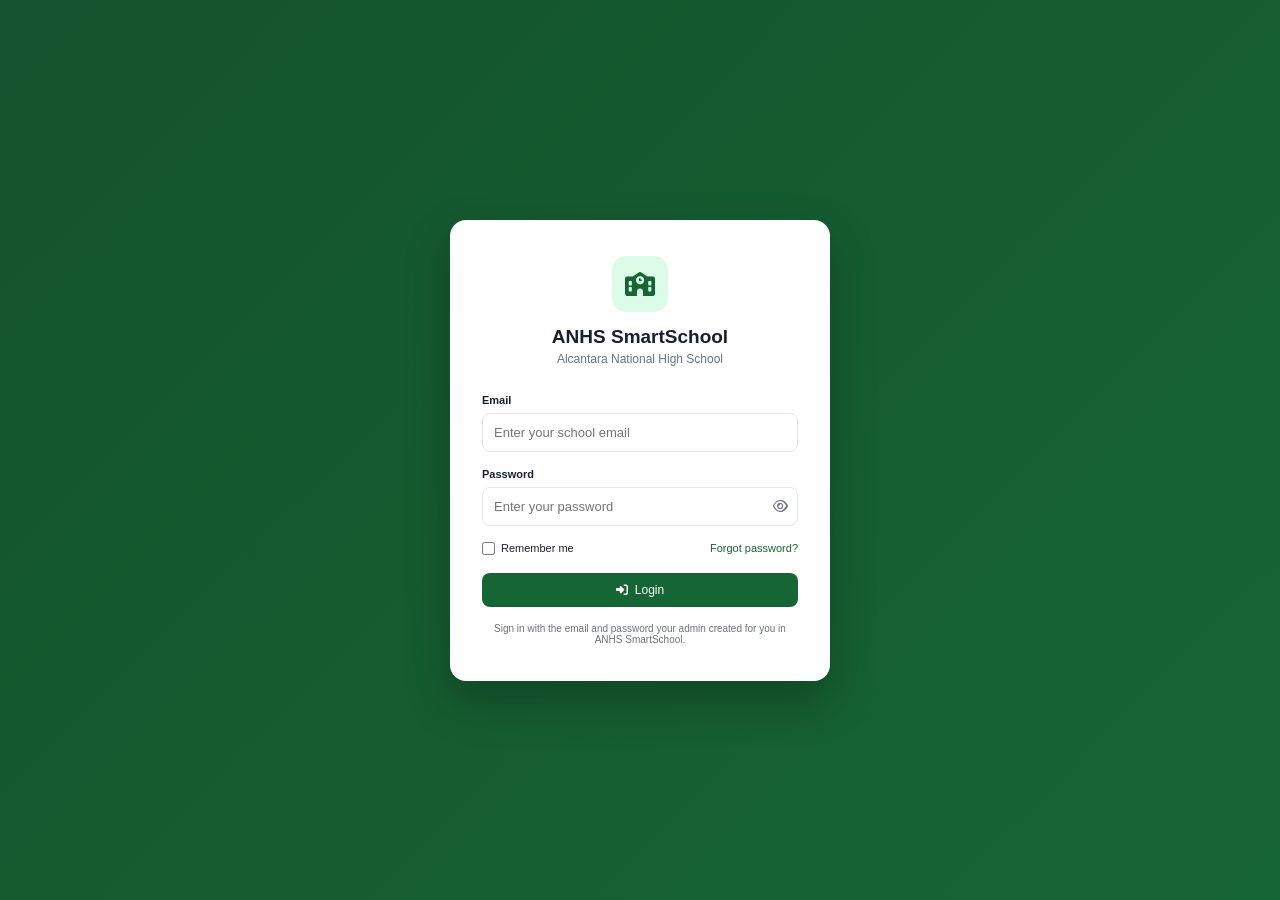
==== index.html @ e7aa22ea "Rename index (2).html to index.html" ====
<!DOCTYPE html>
<html lang="en">
<head>
    <meta charset="UTF-8">
    <meta name="viewport" content="width=device-width, initial-scale=1.0">

    <title>ANHS SmartSchool</title>

    <link rel="stylesheet" href="style.css">

    <!-- Icons -->
    <link
        rel="stylesheet"
        href="https://cdnjs.cloudflare.com/ajax/libs/font-awesome/6.5.2/css/all.min.css"
    >
</head>

<body>

<!-- ================= LOGIN PAGE ================= -->
<div class="login-page" id="loginPage">

    <div class="login-card">

        <div class="login-brand">

            <div class="brand-logo" id="loginBrandLogo" title="Click to change school logo">
                <i class="fa-solid fa-school"></i>
            </div>

            <h2>ANHS SmartSchool</h2>
            <p>Alcantara National High School</p>

        </div>

        <form id="loginForm">

            <label>
                Email
                <input
                    type="email"
                    id="loginUsername"
                    placeholder="Enter your school email"
                    autocomplete="username"
                    required
                >
            </label>

            <label>
                Password
                <div class="password-field">

                    <input
                        type="password"
                        id="loginPassword"
                        placeholder="Enter your password"
                        autocomplete="current-password"
                        required
                    >

                    <button
                        type="button"
                        class="toggle-password"
                        id="togglePassword"
                    >
                        <i class="fa-regular fa-eye"></i>
                    </button>

                </div>
            </label>

            <div class="login-options">

                <label class="checkbox-label">
                    <input type="checkbox" id="rememberMe">
                    Remember me
                </label>

                <a href="#" class="forgot-link">
                    Forgot password?
                </a>

            </div>

            <p class="login-error" id="loginError">
                Invalid username or password.
            </p>

            <button type="submit" class="primary-btn login-btn">
                <i class="fa-solid fa-right-to-bracket"></i>
                Login
            </button>

            <p class="login-hint">
                Sign in with the email and password your admin created for you in ANHS SmartSchool.
            </p>

        </form>

    </div>

</div>


<div class="app hidden" id="app">

    <!-- ================= SIDEBAR ================= -->
    <aside class="sidebar" id="sidebar">

        <div class="brand">
            <div class="brand-logo" id="sidebarBrandLogo" title="Click to change school logo">
                <i class="fa-solid fa-school"></i>
            </div>

            <div class="brand-text">
                <h2>ANHS</h2>
                <span>SmartSchool</span>
            </div>
        </div>

        <div class="school-name">
            Alcantara National High School
        </div>

        <nav class="navigation">

            <p class="menu-title">MAIN</p>

            <a href="#" class="nav-item active" data-page="dashboard">
                <i class="fa-solid fa-chart-pie"></i>
                <span>Dashboard</span>
            </a>

            <a href="#" class="nav-item" data-page="teachers" id="navTeachers">
                <i class="fa-solid fa-chalkboard-user"></i>
                <span>Teachers</span>
            </a>

            <a href="#" class="nav-item" data-page="submissiontracker" id="navSubmissionTracker">
                <i class="fa-solid fa-list-check"></i>
                <span>Submission Tracker</span>
            </a>

            <a href="#" class="nav-item" data-page="lessonplans">
                <i class="fa-solid fa-chalkboard"></i>
                <span>Lesson Plans / DLL</span>
            </a>

            <p class="menu-title">SYSTEM</p>

            <a href="#" class="nav-item" data-page="settings" id="navSettings">
                <i class="fa-solid fa-gear"></i>
                <span>Settings</span>
            </a>

        </nav>

        <div class="sidebar-footer">
            <div class="user-avatar" id="sidebarAvatar" title="Click to change profile picture">AD</div>

            <div class="user-info">
                <strong id="sidebarUserName">Administrator</strong>
                <span id="sidebarUserRole">School Admin</span>
            </div>

            <button type="button" class="change-password-btn" id="changePasswordBtn" title="Change password">
                <i class="fa-solid fa-key"></i>
            </button>

            <button class="logout-btn" title="Logout">
                <i class="fa-solid fa-right-from-bracket"></i>
            </button>
        </div>

    </aside>


    <!-- ================= MAIN AREA ================= -->
    <main class="main">

        <!-- TOPBAR -->
        <header class="topbar">

            <div class="topbar-left">

                <button class="menu-toggle" id="menuToggle">
                    <i class="fa-solid fa-bars"></i>
                </button>

                <div>
                    <h1 id="pageTitle">Dashboard</h1>
                    <p id="pageSubtitle">
                        Welcome back, Administrator!
                    </p>
                </div>

            </div>


            <div class="topbar-right">

                <div class="profile">

                    <div class="profile-avatar" id="topbarAvatar" title="Click to change profile picture">
                        AD
                    </div>

                    <div class="profile-details">
                        <strong id="topbarUserName">Administrator</strong>
                        <span id="topbarUserRole">School Admin</span>
                    </div>

                </div>

            </div>

        </header>


        <!-- ================= CONTENT ================= -->
        <section class="content">

            <!-- DASHBOARD -->
            <div class="page active-page" id="dashboard">

                <div class="welcome-card">

                    <div>
                        <span class="welcome-label">
                            ANHS SMARTSCHOOL
                        </span>

                        <h2>
                            One School. One System.
                        </h2>

                        <p>
                            Smarter management for Alcantara National High School.
                        </p>
                    </div>

                    <div class="welcome-icon">
                        <i class="fa-solid fa-school"></i>
                    </div>

                </div>


                <!-- STATISTICS -->
                <div class="stats-grid">

                    <div class="stat-card">

                        <div class="stat-icon teacher-icon">
                            <i class="fa-solid fa-chalkboard-user"></i>
                        </div>

                        <div>
                            <span>Teachers</span>
                            <h3 id="teacherCount">86</h3>
                            <small>
                                <i class="fa-solid fa-arrow-up"></i>
                                3 new this year
                            </small>
                        </div>

                    </div>

                    <div class="stat-card">

                        <div class="stat-icon class-icon">
                            <i class="fa-solid fa-chalkboard"></i>
                        </div>

                        <div>
                            <span>Lesson Plans</span>
                            <h3 id="lessonPlanCount">0</h3>
                            <small>
                                Encoded so far
                            </small>
                        </div>

                    </div>

                </div>


                <!-- WEEKLY COMPLIANCE -->
                <div class="compliance-section">
                    <div class="card compliance-card">
                        <div class="card-header compliance-header">
                            <div>
                                <h3>Weekly Compliance</h3>
                                <p id="complianceWeekLabel">Current week</p>
                            </div>
                            <span class="compliance-rate" id="overallComplianceRate">72%</span>
                        </div>

                        <div class="compliance-stats">
                            <div class="compliance-stat on-time">
                                <span>On Time</span>
                                <strong id="onTimeCount">62</strong>
                            </div>
                            <div class="compliance-stat late">
                                <span>Late</span>
                                <strong id="lateCount">14</strong>
                            </div>
                            <div class="compliance-stat missing">
                                <span>Missing</span>
                                <strong id="missingCount">10</strong>
                            </div>
                        </div>
                    </div>

                    <div class="card department-compliance-card">
                        <div class="card-header">
                            <div>
                                <h3>Compliance by Department</h3>
                                <p>Weekly submission rate</p>
                            </div>
                        </div>
                        <div id="departmentComplianceList" class="department-compliance-list"></div>
                    </div>
                </div>

                <!-- DASHBOARD GRID -->
                <div class="dashboard-grid">

                    <!-- QUICK ACTIONS -->
                    <div class="card">

                        <div class="card-header">

                            <div>
                                <h3>Quick Actions</h3>
                                <p>Frequently used functions</p>
                            </div>

                        </div>

                        <div class="quick-actions">

                            <button class="quick-action"
                                    data-page="teachers">

                                <i class="fa-solid fa-user-tie"></i>

                                <span>
                                    Add Teacher
                                </span>

                            </button>

                            <button class="quick-action"
                                    data-page="lessonplans">

                                <i class="fa-solid fa-chalkboard"></i>

                                <span>
                                    Lesson Plan
                                </span>

                            </button>

                        </div>

                    </div>

                </div>

            </div>

            <!-- TEACHERS -->
            <div class="page" id="teachers">

                <div class="page-header">

                    <div>
                        <h2>Teacher Management</h2>
                        <p>Manage faculty information and assignments.</p>
                    </div>

                    <button class="primary-btn" id="addTeacherBtn">
                        <i class="fa-solid fa-plus"></i>
                        Add Teacher
                    </button>

                </div>


                <!-- WEEKLY COMPLIANCE SNAPSHOT (row-per-teacher, includes non-submitters) -->
                <div class="card submission-tracker-card teacher-compliance-widget">

                    <div class="card-header tracker-header">
                        <div>
                            <h3>Weekly Compliance Snapshot</h3>
                            <p id="teacherWidgetWeekLabel">Who's on time this week</p>
                        </div>
                        <button type="button" class="outline-btn" data-page="submissiontracker">
                            <i class="fa-solid fa-list-check"></i>
                            Open Submission Tracker
                        </button>
                    </div>

                    <div class="tracker-summary-grid">
                        <div class="tracker-summary-card total">
                            <div class="tracker-summary-icon"><i class="fa-solid fa-users"></i></div>
                            <div><span>Total Teachers</span><strong id="teacherWidgetTotal">0</strong></div>
                        </div>
                        <div class="tracker-summary-card on-time">
                            <div class="tracker-summary-icon"><i class="fa-solid fa-circle-check"></i></div>
                            <div><span>On Time</span><strong id="teacherWidgetOnTime">0</strong></div>
                        </div>
                        <div class="tracker-summary-card late">
                            <div class="tracker-summary-icon"><i class="fa-solid fa-clock"></i></div>
                            <div><span>Late</span><strong id="teacherWidgetLate">0</strong></div>
                        </div>
                        <div class="tracker-summary-card missing">
                            <div class="tracker-summary-icon"><i class="fa-solid fa-circle-xmark"></i></div>
                            <div><span>Missing</span><strong id="teacherWidgetMissing">0</strong></div>
                        </div>
                    </div>

                    <p class="tracker-widget-note">
                        <i class="fa-solid fa-circle-info"></i>
                        One row per teacher — a teacher who hasn't submitted still counts as <b>Missing</b>, they're never just left out.
                    </p>

                </div>


                <div class="card">

                    <div class="table-tools">

                        <div class="search-box">
                            <i class="fa-solid fa-search"></i>
                            <input
                                type="text"
                                id="teacherSearch"
                                placeholder="Search teachers..."
                            >
                        </div>

                        <select id="teacherDepartmentFilter" class="outline-select">
                            <option value="all">All Departments</option>
                            <option value="Academic">Academic</option>
                            <option value="TechPro">TechPro</option>
                        </select>

                    </div>


                    <div class="table-container">

                        <table id="teacherTable">

                            <thead>
                                <tr>
                                    <th>Name</th>
                                    <th>Sex</th>
                                    <th>Age</th>
                                    <th>Department</th>
                                    <th>Position</th>
                                    <th>Years in Service</th>
                                    <th>Post-Graduate Status</th>
                                    <th>Action</th>
                                </tr>
                            </thead>

                            <tbody>

                            <!-- Rows are rendered live from Supabase by renderTeacherTable() in script.js -->

                            </tbody>

                        </table>

                    </div>

                </div>

            </div>


            <!-- SUBMISSION TRACKER -->
            <div class="page" id="submissiontracker">

                <div class="page-header">
                    <div>
                        <h2>Submission Tracker</h2>
                        <p>See every teacher's weekly lesson-plan compliance — including teachers who have not submitted.</p>
                    </div>
                </div>

                <div class="tracker-alert">
                    <div class="tracker-alert-icon">
                        <i class="fa-solid fa-circle-info"></i>
                    </div>
                    <div>
                        <strong>Teacher-based monitoring</strong>
                        <p>This view uses one row per teacher, not one row per submitted file. A teacher with no submission is automatically shown as <b>Missing</b>.</p>
                    </div>
                </div>

                <div class="tracker-summary-grid">
                    <div class="tracker-summary-card total">
                        <div class="tracker-summary-icon"><i class="fa-solid fa-users"></i></div>
                        <div><span>Total Teachers</span><strong id="trackerTotalTeachers">0</strong></div>
                    </div>
                    <div class="tracker-summary-card on-time">
                        <div class="tracker-summary-icon"><i class="fa-solid fa-circle-check"></i></div>
                        <div><span>On Time</span><strong id="trackerOnTime">0</strong></div>
                    </div>
                    <div class="tracker-summary-card late">
                        <div class="tracker-summary-icon"><i class="fa-solid fa-clock"></i></div>
                        <div><span>Late</span><strong id="trackerLate">0</strong></div>
                    </div>
                    <div class="tracker-summary-card missing">
                        <div class="tracker-summary-icon"><i class="fa-solid fa-circle-xmark"></i></div>
                        <div><span>Missing</span><strong id="trackerMissing">0</strong></div>
                    </div>
                </div>

                <div class="card submission-tracker-card">

                    <div class="card-header tracker-header">
                        <div>
                            <h3>Weekly Teacher Compliance</h3>
                            <p id="trackerWeekLabel">Current week</p>
                        </div>
                        <div class="tracker-header-badge">
                            <i class="fa-solid fa-user-check"></i>
                            <span>One row per teacher</span>
                        </div>
                    </div>

                    <div class="table-tools tracker-tools">
                        <div class="search-box">
                            <i class="fa-solid fa-search"></i>
                            <input type="text" id="trackerSearch" placeholder="Search teacher...">
                        </div>

                        <select id="trackerWeekFilter" class="outline-select">
                            <option value="current">Current Week</option>
                            <option value="previous">Previous Week</option>
                        </select>

                        <select id="trackerTermFilter" class="outline-select">
                            <option value="all">All Terms</option>
                            <option value="Term 1">Term 1</option>
                            <option value="Term 2">Term 2</option>
                            <option value="Term 3">Term 3</option>
                        </select>
                    </div>

                    <div class="table-container">
                        <table id="submissionTrackerTable">
                            <thead>
                                <tr>
                                    <th>Teacher</th>
                                    <th>Department</th>
                                    <th>Term / Week</th>
                                    <th>Due Date</th>
                                    <th>Submitted</th>
                                    <th>Compliance</th>
                                    <th>Rate</th>
                                </tr>
                            </thead>
                            <tbody id="submissionTrackerBody"></tbody>
                        </table>
                    </div>

                    <div class="tracker-empty-note">
                        <i class="fa-solid fa-shield-check"></i>
                        <span><strong>Important:</strong> Missing teachers remain visible because the tracker starts from the complete Teachers list and then checks lesson-plan submissions.</span>
                    </div>
                </div>

            </div>

            <!-- LESSON PLANS / DAILY LESSON LOG -->
            <div class="page" id="lessonplans">

                <div class="page-header">

                    <div>
                        <h2>Lesson Plans / Daily Lesson Log</h2>
                        <p>Prepare and track teachers' daily lesson logs (DLL) and lesson plans.</p>
                    </div>

                    <button class="primary-btn" id="addLessonPlanBtn">
                        <i class="fa-solid fa-plus"></i>
                        Add Lesson Plan
                    </button>

                </div>


                <div class="card">

                    <div class="table-tools">

                        <div class="search-box">
                            <i class="fa-solid fa-search"></i>
                            <input
                                type="text"
                                id="lessonPlanSearch"
                                placeholder="Search lesson plans..."
                            >
                        </div>

                        <button class="outline-btn">
                            <i class="fa-solid fa-filter"></i>
                            Filter
                        </button>

                    </div>


                    <div class="table-container">

                        <table id="lessonPlanTable">

                            <thead>
                                <tr>
                                    <th>Date</th>
                                    <th>Teacher</th>
                                    <th>Department</th>
                                    <th>Subject / Learning Area</th>
                                    <th>Grade & Section</th>
                                    <th>Term</th>
                                    <th>Week</th>
                                    <th>Due Date</th>
                                    <th>Lesson Plan File</th>
                                    <th>Status</th>
                                    <th>Action</th>
                                </tr>
                            </thead>

                            <tbody>

                            <!-- Rows are rendered live from Supabase by renderLessonPlanTable() in script.js -->

                            </tbody>

                        </table>

                    </div>

                </div>

            </div>

            <!-- SETTINGS -->
            <div class="page" id="settings">

                <div class="page-header">

                    <div>
                        <h2>System Settings</h2>
                        <p>Configure ANHS SmartSchool.</p>
                    </div>

                </div>

                <div class="card settings-card">

                    <label>
                        School Name
                        <input
                            type="text"
                            value="Alcantara National High School"
                        >
                    </label>

                    <label>
                        System Name
                        <input
                            type="text"
                            value="ANHS SmartSchool"
                        >
                    </label>

                    <label>
                        School Year
                        <input
                            type="text"
                            id="schoolYearSetting"
                            value="2026-2027"
                        >
                    </label>

                    <div class="settings-section-divider"></div>

                    <div class="settings-section-title">Lesson Plan Deadline</div>
                    <p class="form-help settings-description">Set the default weekly deadline used for new lesson-plan cycles. You can choose any day from Monday to Friday and the exact submission time.</p>

                    <div class="settings-deadline-grid">
                        <label>
                            Deadline Day
                            <select id="deadlineDaySetting">
                                <option value="1">Monday</option>
                                <option value="2">Tuesday</option>
                                <option value="3">Wednesday</option>
                                <option value="4">Thursday</option>
                                <option value="5" selected>Friday</option>
                            </select>
                        </label>

                        <label>
                            Deadline Time
                            <input type="time" id="deadlineTimeSetting" value="17:00">
                        </label>
                    </div>

                    <div class="settings-deadline-preview" id="deadlinePreview">Default weekly deadline: Friday, 5:00 PM</div>

                    <button class="primary-btn" id="saveSettingsBtn" type="button">
                        Save Settings
                    </button>

                </div>

            </div>

        </section>

    </main>

</div>

<!-- ================= LESSON PLAN PREVIEW / REVIEW MODAL ================= -->
<div class="modal" id="lessonPreviewModal">
    <div class="modal-content lesson-preview-modal">
        <div class="modal-header">
            <div>
                <h2>Lesson Plan / DLL Preview</h2>
                <p>Review the uploaded file and confirm who will check it.</p>
            </div>
            <button class="close-modal" id="closeLessonPreviewModal" type="button">
                <i class="fa-solid fa-xmark"></i>
            </button>
        </div>
        <div class="preview-summary">
            <div><span>Teacher</span><strong id="previewTeacher">—</strong></div>
            <div><span>Subject</span><strong id="previewSubject">—</strong></div>
            <div><span>Grade & Section</span><strong id="previewSection">—</strong></div>
            <div><span>Term / Week</span><strong id="previewTermWeek">—</strong></div>
            <div><span>Submission Status</span><strong id="previewStatus">—</strong></div>
            <div><span>Reviewer</span><strong id="previewReviewer">—</strong></div>
        </div>
        <div class="file-preview-panel" id="filePreviewPanel">
            <i class="fa-solid fa-file-lines"></i>
            <strong id="previewFileName">No file</strong>
            <p id="previewFileMessage">The uploaded document will appear here when a browser preview is available.</p>
            <iframe id="lessonFileFrame" title="Lesson plan file preview" hidden></iframe>
        </div>
        <div class="review-routing">
            <label>
                Checked by
                <select id="previewReviewerSelect">
                    <option value="admin">Admin / School Administrator</option>
                    <option value="department-head">Department Head</option>
                </select>
            </label>
            <button type="button" class="primary-btn" id="saveReviewerBtn">
                <i class="fa-solid fa-user-check"></i>
                Assign Checker
            </button>
        </div>
        <div class="modal-actions">
            <button type="button" class="outline-btn" id="closePreviewBtn">Close</button>
        </div>
    </div>
</div>

<!-- ================= LESSON PLAN MODAL ================= -->

<div class="modal" id="lessonPlanModal">

    <div class="modal-content">

        <div class="modal-header">

            <div>
                <h2>Add Lesson Plan</h2>
                <p>Enter daily lesson log (DLL) details.</p>
            </div>

            <button class="close-modal" id="closeLessonPlanModal">
                <i class="fa-solid fa-xmark"></i>
            </button>

        </div>

        <form id="lessonPlanForm">

            <div class="form-grid">

                <label>
                    Date
                    <input
                        type="date"
                        id="newLessonDate"
                        required
                    >
                </label>

                <label>
                    Term
                    <select id="newLessonTerm" required>
                        <option value="" disabled selected>Select term</option>
                        <option>Term 1</option>
                        <option>Term 2</option>
                        <option>Term 3</option>
                    </select>
                </label>

                <label>
                    Week
                    <select id="newLessonWeek" required></select>
                </label>

                <label>
                    Due Date & Time
                    <input
                        type="datetime-local"
                        id="newLessonDueDate"
                        required
                    >
                    <small class="form-help" id="dueDateHelp">Weekly deadline: Friday, 5:00 PM</small>
                </label>

                <label>
                    Teacher Name
                    <select id="newLessonTeacher" required>
                        <!-- Options are rebuilt live from the Teachers roster by populateLessonTeacherOptions() in script.js -->
                        <option value="" disabled selected>Select teacher</option>
                    </select>
                </label>

                <label>
                    Department
                    <select id="newLessonDepartment" disabled>
                        <option value="" selected>—</option>
                        <option value="Academic">Academic</option>
                        <option value="TechPro">TechPro</option>
                    </select>
                </label>

                <label>
                    Subject / Learning Area
                    <select id="newLessonSubject" required>
                        <option value="" disabled selected>Select learning area</option>
                        <option>General Mathematics</option>
                        <option>English</option>
                        <option>Science</option>
                        <option>Filipino</option>
                        <option>Araling Panlipunan</option>
                        <option>MAPEH</option>
                        <option>Technology and Livelihood Education (TLE)</option>
                        <option>Edukasyon sa Pagpapakatao (EsP)</option>
                        <option>Statistics and Probability</option>
                        <option>Practical Research</option>
                        <option>Empowerment Technologies</option>
                        <option>Physical Education and Health</option>
                    </select>
                </label>

                <label class="full-width dropdown-field">
                    Grade & Section
                    <div class="multi-select" id="gradeSectionSelect">

                        <button
                            type="button"
                            class="multi-select-toggle"
                            id="gradeSectionToggle"
                        >
                            <span id="gradeSectionToggleText">
                                Select grade & section
                            </span>
                            <i class="fa-solid fa-chevron-down"></i>
                        </button>

                        <div class="multi-select-panel" id="gradeSectionPanel">

                            <div class="multi-select-group">
                                <p class="multi-select-group-title">Grade 7</p>
                                <label class="multi-select-option">
                                    <input type="checkbox" value="Grade 7 - Rizal">
                                    Grade 7 - Rizal
                                </label>
                                <label class="multi-select-option">
                                    <input type="checkbox" value="Grade 7 - Bonifacio">
                                    Grade 7 - Bonifacio
                                </label>
                            </div>

                            <div class="multi-select-group">
                                <p class="multi-select-group-title">Grade 8</p>
                                <label class="multi-select-option">
                                    <input type="checkbox" value="Grade 8 - Mabini">
                                    Grade 8 - Mabini
                                </label>
                                <label class="multi-select-option">
                                    <input type="checkbox" value="Grade 8 - Aguinaldo">
                                    Grade 8 - Aguinaldo
                                </label>
                            </div>

                            <div class="multi-select-group">
                                <p class="multi-select-group-title">Grade 9</p>
                                <label class="multi-select-option">
                                    <input type="checkbox" value="Grade 9 - Luna">
                                    Grade 9 - Luna
                                </label>
                                <label class="multi-select-option">
                                    <input type="checkbox" value="Grade 9 - Del Pilar">
                                    Grade 9 - Del Pilar
                                </label>
                            </div>

                            <div class="multi-select-group">
                                <p class="multi-select-group-title">Grade 10</p>
                                <label class="multi-select-option">
                                    <input type="checkbox" value="Grade 10 - Rizal">
                                    Grade 10 - Rizal
                                </label>
                                <label class="multi-select-option">
                                    <input type="checkbox" value="Grade 10 - Bonifacio">
                                    Grade 10 - Bonifacio
                                </label>
                            </div>

                            <div class="multi-select-group">
                                <p class="multi-select-group-title">Grade 11</p>
                                <label class="multi-select-option">
                                    <input type="checkbox" value="Grade 11 - STEM A">
                                    Grade 11 - STEM A
                                </label>
                                <label class="multi-select-option">
                                    <input type="checkbox" value="Grade 11 - ABM A">
                                    Grade 11 - ABM A
                                </label>
                                <label class="multi-select-option">
                                    <input type="checkbox" value="Grade 11 - HUMSS A">
                                    Grade 11 - HUMSS A
                                </label>
                            </div>

                            <div class="multi-select-group">
                                <p class="multi-select-group-title">Grade 12</p>
                                <label class="multi-select-option">
                                    <input type="checkbox" value="Grade 12 - STEM A">
                                    Grade 12 - STEM A
                                </label>
                                <label class="multi-select-option">
                                    <input type="checkbox" value="Grade 12 - ABM A">
                                    Grade 12 - ABM A
                                </label>
                            </div>

                        </div>

                    </div>
                    <small class="field-error" id="gradeSectionError">
                        Please select at least one grade & section.
                    </small>
                </label>

                <label class="full-width">
                    Upload Lesson Plan
                    <div class="file-upload" id="lessonFileUpload">

                        <input
                            type="file"
                            id="newLessonFile"
                            accept=".pdf,.doc,.docx,.ppt,.pptx"
                            hidden
                        >

                        <div class="file-upload-dropzone" id="lessonFileDropzone">
                            <i class="fa-solid fa-cloud-arrow-up"></i>
                            <p><strong>Click to upload</strong> or drag and drop</p>
                            <span>PDF, DOC, DOCX, PPT or PPTX (max 10MB)</span>
                        </div>

                        <div class="file-upload-preview" id="lessonFilePreview">
                            <i class="fa-solid fa-file-lines"></i>
                            <div class="file-upload-info">
                                <p id="lessonFileName"></p>
                                <span id="lessonFileSize"></span>
                            </div>
                            <button
                                type="button"
                                class="file-upload-remove"
                                id="lessonFileRemove"
                            >
                                <i class="fa-solid fa-xmark"></i>
                            </button>
                        </div>

                    </div>
                    <small class="field-error" id="lessonFileError">
                        Please upload a lesson plan file before saving.
                    </small>
                </label>

            </div>

            <div class="modal-actions">

                <button
                    type="button"
                    class="outline-btn"
                    id="cancelLessonPlanModal"
                >
                    Cancel
                </button>

                <button
                    type="submit"
                    class="primary-btn"
                >
                    Save Lesson Plan
                </button>

            </div>

        </form>

    </div>

</div>


<!-- ================= TEACHER MODAL ================= -->

<!-- ================= CHANGE PASSWORD MODAL ================= -->
<style>
    .change-password-btn { border: none; background: transparent; color: var(--muted); cursor: pointer; margin-right: 6px; }
    .change-password-btn:hover { color: var(--primary, #1b5e20); }
    #passwordModal .login-error { margin-top: 10px; }

    /* Let tall pop-up forms (Add Lesson Plan, etc.) scroll on phones,
       so the upload area and Save button can always be reached. */
    .modal {
        align-items: flex-start;
        overflow-y: auto;
        -webkit-overflow-scrolling: touch;
        overscroll-behavior: contain;
    }
    .modal-content {
        margin: auto;
    }
    @media (max-width: 640px) {
        .modal { padding: 10px; padding-bottom: 40px; }
        .modal-content { padding: 18px; }
    }
</style>
<div class="modal" id="passwordModal">

    <div class="modal-content" style="max-width:440px">

        <div class="modal-header">

            <div>
                <h2 id="passwordModalTitle">Change Password</h2>
                <p id="passwordModalHint">Choose a new password for your account.</p>
            </div>

            <button type="button" class="close-modal" id="closePasswordModal">
                <i class="fa-solid fa-xmark"></i>
            </button>

        </div>

        <form id="passwordForm">

            <div class="form-grid">

                <label class="full-width">
                    New password
                    <input type="password" id="newPassword" autocomplete="new-password" minlength="8" placeholder="At least 8 characters" required>
                </label>

                <label class="full-width">
                    Confirm new password
                    <input type="password" id="confirmPassword" autocomplete="new-password" minlength="8" placeholder="Type it again" required>
                </label>

            </div>

            <p class="login-error" id="passwordError"></p>

            <div class="modal-actions">

                <button type="button" class="outline-btn" id="cancelPasswordModal">Cancel</button>

                <button type="submit" class="primary-btn" id="savePasswordBtn">Save Password</button>

            </div>

        </form>

    </div>

</div>

<div class="modal" id="teacherModal">

    <div class="modal-content">

        <div class="modal-header">

            <div>
                <h2>Add Teacher</h2>
                <p>Enter faculty information.</p>
            </div>

            <button class="close-modal" id="closeTeacherModal">
                <i class="fa-solid fa-xmark"></i>
            </button>

        </div>

        <form id="teacherForm">

            <div class="form-grid">

                <label class="full-width">
                    Full Name
                    <input
                        type="text"
                        id="newTeacherName"
                        placeholder="Juan Dela Cruz"
                        required
                    >
                </label>

                <label>
                    Sex
                    <select id="newTeacherSex">
                        <option>Male</option>
                        <option>Female</option>
                    </select>
                </label>

                <label>
                    Age
                    <input
                        type="number"
                        id="newTeacherAge"
                        placeholder="e.g. 32"
                        min="18"
                        max="75"
                        required
                    >
                </label>

                <label class="full-width">
                    Address
                    <input
                        type="text"
                        id="newTeacherAddress"
                        placeholder="Complete address"
                        required
                    >
                </label>

                <label>
                    Department
                    <select id="newTeacherDepartment">
                        <option value="Academic">Academic</option>
                        <option value="TechPro">TechPro</option>
                    </select>
                </label>

                <label>
                    Position
                    <select id="newTeacherPosition" required>
                        <option value="" disabled selected>Select position</option>
                        <option value="TI">TI</option>
                        <option value="TII">TII</option>
                        <option value="TIII">TIII</option>
                        <option value="TIV">TIV</option>
                        <option value="TV">TV</option>
                        <option value="TVI">TVI</option>
                        <option value="TVII">TVII</option>
                        <option value="MTI">MTI</option>
                        <option value="MTII">MTII</option>
                        <option value="MTIII">MTIII</option>
                        <option value="MTIV">MTIV</option>
                        <option value="MTV">MTV</option>
                        <option value="HTI">HTI</option>
                        <option value="HTII">HTII</option>
                        <option value="HTIII">HTIII</option>
                        <option value="HTIV">HTIV</option>
                        <option value="HTV">HTV</option>
                        <option value="PRINCIPAL I">PRINCIPAL I</option>
                        <option value="PRINCIPAL II">PRINCIPAL II</option>
                        <option value="PRINCIPAL III">PRINCIPAL III</option>
                        <option value="PRINCIPAL IV">PRINCIPAL IV</option>
                    </select>
                </label>

                <label>
                    Years in Service
                    <input
                        type="number"
                        id="newTeacherYears"
                        placeholder="e.g. 5"
                        min="0"
                        max="50"
                        required
                    >
                </label>

                <label>
                    Post-Graduate Status
                    <select id="newTeacherPostGrad">
                        <option>None</option>
                        <option>With MA Units</option>
                        <option>MA Graduate</option>
                        <option>With Doctorate Units</option>
                        <option>Doctorate Graduate</option>
                    </select>
                </label>

            </div>

            <div class="modal-actions">

                <button
                    type="button"
                    class="outline-btn"
                    id="cancelTeacherModal"
                >
                    Cancel
                </button>

                <button
                    type="submit"
                    class="primary-btn"
                >
                    Save Teacher
                </button>

            </div>

        </form>

    </div>

</div>

<!-- Hidden file inputs used to change the profile picture / school logo -->
<input type="file" id="avatarUploadInput" accept="image/*" style="display:none">
<input type="file" id="logoUploadInput" accept="image/*" style="display:none">

<script>
/* Debug banner: shows any JavaScript error on screen (remove when login works) */
(function(){
  function show(msg){
    var d=document.getElementById("dbgErr");
    if(!d){d=document.createElement("div");d.id="dbgErr";
      d.style.cssText="position:fixed;top:0;left:0;right:0;z-index:99999;background:#b00020;color:#fff;font:14px/1.4 monospace;padding:8px 12px;white-space:pre-wrap;word-break:break-word";
      (document.body||document.documentElement).appendChild(d);}
    d.textContent+= msg+"\n";
  }
  window.addEventListener("error",function(e){show("ERROR: "+e.message+(e.filename?" ("+e.filename.split("/").pop()+":"+e.lineno+")":""));});
  window.addEventListener("unhandledrejection",function(e){show("PROMISE ERROR: "+(e.reason&&e.reason.message?e.reason.message:e.reason));});
})();
</script>
<!-- Supabase browser SDK -->
<script src="supabase.js?v=3"></script>
<script src="supabase-config.js?v=3"></script>

<script src="script.js?v=3"></script>

</body>
</html>
---- style.css ----
/* ==============================
   ANHS SMARTSCHOOL
   RESPONSIVE CSS
================================= */

* {
    margin: 0;
    padding: 0;
    box-sizing: border-box;
}

:root {
    --primary: #166534;
    --primary-dark: #14532d;
    --primary-light: #dcfce7;

    --secondary: #f59e0b;

    --background: #f5f7fb;
    --white: #ffffff;

    --text: #172033;
    --muted: #6b7280;

    --border: #e5e7eb;

    --danger: #dc2626;

    --sidebar-width: 270px;
}

body {
    font-family:
        Inter,
        "Segoe UI",
        Arial,
        sans-serif;

    background: var(--background);
    color: var(--text);
}


/* ==============================
   APP
================================= */

.app {
    min-height: 100vh;
}

.hidden {
    display: none !important;
}

.review-status-badge {
    display: inline-flex;
    align-items: center;
    gap: 6px;

    padding: 5px 10px;

    border-radius: 20px;

    font-size: 12px;
    font-weight: 600;

    background: #eef2ff;
    color: #4338ca;
    white-space: nowrap;
}

.teacher-compliance-widget {
    margin-bottom: 20px;
}

.tracker-widget-note {
    display: flex;
    align-items: center;
    gap: 8px;

    margin: 14px 0 0;
    padding: 10px 14px;

    border-radius: 10px;

    background: #f8fafc;
    color: var(--muted, #6b7280);

    font-size: 13px;
}


/* ==============================
   LOGIN PAGE
================================= */

.login-page {
    position: fixed;
    inset: 0;

    display: flex;
    align-items: center;
    justify-content: center;

    padding: 20px;

    background:
        linear-gradient(
            135deg,
            var(--primary-dark),
            var(--primary)
        );

    z-index: 999;
}

.login-card {
    width: 100%;
    max-width: 380px;

    background: var(--white);

    border-radius: 16px;

    padding: 36px 32px;

    box-shadow:
        0 20px 45px
        rgba(0, 0, 0, 0.25);
}

.login-brand {
    display: flex;
    flex-direction: column;
    align-items: center;

    text-align: center;

    margin-bottom: 28px;
}

.login-brand .brand-logo {
    width: 56px;
    height: 56px;

    display: flex;
    align-items: center;
    justify-content: center;

    background: var(--primary-light);
    color: var(--primary);

    border-radius: 14px;

    font-size: 24px;

    margin-bottom: 14px;
}

.login-brand h2 {
    font-size: 19px;
}

.login-brand p {
    font-size: 12px;
    color: var(--muted);

    margin-top: 4px;
}

#loginForm label {
    display: block;

    font-size: 11px;
    font-weight: 600;

    margin-bottom: 16px;
}

#loginForm input[type="text"],
#loginForm input[type="email"],
#loginForm input[type="password"] {
    width: 100%;

    margin-top: 7px;

    padding: 11px;

    border: 1px solid var(--border);

    border-radius: 8px;

    outline: none;

    font-size: 13px;
}

#loginForm input:focus {
    border-color: var(--primary);
}

.password-field {
    position: relative;
}

.password-field input {
    padding-right: 40px !important;
}

.toggle-password {
    position: absolute;
    right: 10px;
    top: 50%;

    transform: translateY(calc(-50% + 3px));

    border: none;
    background: none;

    color: var(--muted);

    cursor: pointer;
}

.login-options {
    display: flex;
    align-items: center;
    justify-content: space-between;

    font-size: 11px;
    font-weight: 500;

    margin-bottom: 18px;
}

.checkbox-label {
    display: flex !important;
    align-items: center;
    gap: 6px;

    font-weight: 500 !important;

    margin-bottom: 0 !important;
}

.checkbox-label input {
    width: auto;
    margin: 0;
}

.forgot-link {
    color: var(--primary);
    text-decoration: none;
}

.forgot-link:hover {
    text-decoration: underline;
}

.login-error {
    display: none;

    font-size: 11px;
    color: var(--danger);

    margin: -6px 0 14px;
}

.login-error.show {
    display: block;
}

.login-btn {
    width: 100%;

    justify-content: center;

    padding: 12px;

    font-size: 13px;
}

.login-hint {
    text-align: center;

    font-size: 10px;
    color: var(--muted);

    margin-top: 16px;
}


/* ==============================
   SIDEBAR
================================= */

.sidebar {
    position: fixed;
    left: 0;
    top: 0;

    width: var(--sidebar-width);
    height: 100vh;

    background: var(--white);

    border-right: 1px solid var(--border);

    display: flex;
    flex-direction: column;

    z-index: 1000;

    transition: 0.3s ease;
}


/* BRAND */

.brand {
    display: flex;
    align-items: center;

    gap: 12px;

    padding: 22px 20px 12px;
}

.brand-logo {
    width: 48px;
    height: 48px;

    border-radius: 12px;

    display: flex;
    align-items: center;
    justify-content: center;

    background: var(--primary);
    color: white;

    font-size: 22px;

    position: relative;
    overflow: hidden;
    flex-shrink: 0;

    background-size: cover;
    background-position: center;
}

.brand-logo.editable-logo {
    cursor: pointer;
}

.brand-logo.editable-logo::after {
    content: "\f030";
    font-family: "Font Awesome 6 Free";
    font-weight: 900;

    position: absolute;
    inset: 0;

    display: flex;
    align-items: center;
    justify-content: center;

    font-size: 15px;
    color: white;

    background: rgba(0, 0, 0, 0.45);

    opacity: 0;
    transition: 0.2s;
}

.brand-logo.editable-logo:hover::after {
    opacity: 1;
}

.brand-logo.has-image i {
    display: none;
}

.brand-text h2 {
    font-size: 20px;
    color: var(--primary);
}

.brand-text span {
    font-size: 12px;
    color: var(--muted);
}


/* SCHOOL NAME */

.school-name {
    font-size: 11px;

    color: var(--muted);

    padding: 5px 20px 20px;

    line-height: 1.5;
}


/* NAVIGATION */

.navigation {
    padding: 0 12px;

    overflow-y: auto;
}

.menu-title {
    font-size: 10px;

    font-weight: 700;

    letter-spacing: 1px;

    color: #9ca3af;

    padding: 18px 10px 8px;
}

.nav-item {
    display: flex;
    align-items: center;

    gap: 13px;

    text-decoration: none;

    color: #4b5563;

    padding: 11px 12px;

    margin-bottom: 3px;

    border-radius: 9px;

    font-size: 14px;

    transition: 0.2s;
}

.nav-item i {
    width: 20px;
    text-align: center;
}

.nav-item:hover {
    background: #f0fdf4;
    color: var(--primary);
}

.nav-item.active {
    background: var(--primary);
    color: white;
}


/* SIDEBAR FOOTER */

.sidebar-footer {
    margin-top: auto;

    padding: 15px;

    border-top: 1px solid var(--border);

    display: flex;
    align-items: center;

    gap: 10px;
}

.user-avatar,
.profile-avatar {
    display: flex;
    align-items: center;
    justify-content: center;

    border-radius: 50%;

    font-weight: 700;

    position: relative;
    overflow: hidden;
    flex-shrink: 0;

    background-size: cover;
    background-position: center;

    cursor: pointer;
}

.user-avatar.has-image,
.profile-avatar.has-image {
    color: transparent;
}

.user-avatar::after,
.profile-avatar::after {
    content: "\f030";
    font-family: "Font Awesome 6 Free";
    font-weight: 900;

    position: absolute;
    inset: 0;

    display: flex;
    align-items: center;
    justify-content: center;

    font-size: 12px;
    color: white;

    background: rgba(0, 0, 0, 0.45);

    opacity: 0;
    transition: 0.2s;
}

.user-avatar:hover::after,
.profile-avatar:hover::after {
    opacity: 1;
}

.user-avatar {
    width: 38px;
    height: 38px;

    background: var(--primary-light);
    color: var(--primary);

    font-size: 12px;
}

.user-info {
    display: flex;
    flex-direction: column;

    flex: 1;
}

.user-info strong {
    font-size: 12px;
}

.user-info span {
    font-size: 10px;
    color: var(--muted);
}

.logout-btn {
    border: none;
    background: transparent;

    color: var(--muted);

    cursor: pointer;
}


/* ==============================
   MAIN
================================= */

.main {
    margin-left: var(--sidebar-width);

    min-height: 100vh;

    transition: 0.3s ease;
}


/* ==============================
   TOPBAR
================================= */

.topbar {
    height: 80px;

    background: var(--white);

    border-bottom: 1px solid var(--border);

    display: flex;
    align-items: center;
    justify-content: space-between;

    padding: 0 32px;

    position: sticky;
    top: 0;

    z-index: 100;
}

.topbar-left {
    display: flex;
    align-items: center;
    gap: 15px;
}

.topbar h1 {
    font-size: 20px;
}

.topbar p {
    font-size: 12px;
    color: var(--muted);

    margin-top: 4px;
}

.menu-toggle {
    display: none;

    border: none;
    background: transparent;

    font-size: 20px;

    cursor: pointer;
}

.topbar-right {
    display: flex;
    align-items: center;

    gap: 20px;
}

.profile {
    display: flex;
    align-items: center;

    gap: 10px;

    cursor: pointer;
}

.profile-avatar {
    width: 38px;
    height: 38px;

    background: var(--primary);
    color: white;

    font-size: 11px;
}

.profile-details {
    display: flex;
    flex-direction: column;
}

.profile-details strong {
    font-size: 12px;
}

.profile-details span {
    font-size: 10px;
    color: var(--muted);
}

.profile i {
    font-size: 10px;
}


/* ==============================
   CONTENT
================================= */

.content {
    padding: 30px;
}


/* ==============================
   PAGES
================================= */

.page {
    display: none;
}

.page.active-page {
    display: block;
}


/* ==============================
   WELCOME
================================= */

.welcome-card {
    background: linear-gradient(
        120deg,
        #166534,
        #15803d
    );

    border-radius: 16px;

    padding: 28px 32px;

    color: white;

    display: flex;
    align-items: center;
    justify-content: space-between;

    margin-bottom: 24px;

    overflow: hidden;
}

.welcome-label {
    font-size: 11px;

    font-weight: 700;

    letter-spacing: 1.5px;

    opacity: 0.8;
}

.welcome-card h2 {
    font-size: 27px;

    margin: 7px 0;
}

.welcome-card p {
    font-size: 13px;

    opacity: 0.85;
}

.welcome-icon {
    width: 100px;
    height: 100px;

    border-radius: 50%;

    display: flex;
    align-items: center;
    justify-content: center;

    background: rgba(255,255,255,0.12);

    font-size: 45px;
}


/* ==============================
   STATS
================================= */

.stats-grid {
    display: grid;

    grid-template-columns:
        repeat(4, 1fr);

    gap: 18px;

    margin-bottom: 24px;
}

.stat-card {
    background: var(--white);

    border: 1px solid var(--border);

    border-radius: 14px;

    padding: 20px;

    display: flex;
    align-items: center;

    gap: 15px;
}

.stat-icon {
    width: 48px;
    height: 48px;

    border-radius: 12px;

    display: flex;
    align-items: center;
    justify-content: center;

    font-size: 20px;
}

.students-icon {
    background: #dcfce7;
    color: #166534;
}

.teacher-icon {
    background: #dbeafe;
    color: #1d4ed8;
}

.class-icon {
    background: #fef3c7;
    color: #b45309;
}

.attendance-icon {
    background: #ede9fe;
    color: #7c3aed;
}

.stat-card span {
    display: block;

    font-size: 12px;

    color: var(--muted);

    margin-bottom: 3px;
}

.stat-card h3 {
    font-size: 23px;
}

.stat-card small {
    font-size: 10px;

    color: #16a34a;
}



/* ==============================
   WEEKLY COMPLIANCE
================================= */

.compliance-section {
    display: grid;
    grid-template-columns: 1.35fr 1fr;
    gap: 20px;
    margin-bottom: 24px;
}

.compliance-card,
.department-compliance-card {
    padding: 20px;
}

.compliance-header {
    margin-bottom: 16px;
}

.compliance-header h3,
.department-compliance-card h3 {
    margin-bottom: 3px;
}

.compliance-header p,
.department-compliance-card p {
    margin: 0;
    color: var(--muted);
    font-size: 11px;
}

.compliance-rate {
    display: inline-flex;
    align-items: center;
    justify-content: center;
    min-width: 54px;
    padding: 7px 10px;
    border-radius: 999px;
    background: #dcfce7;
    color: #166534;
    font-weight: 700;
    font-size: 13px;
}

.compliance-stats {
    display: grid;
    grid-template-columns: repeat(3, 1fr);
    gap: 12px;
}

.compliance-stat {
    border: 1px solid var(--border);
    border-radius: 12px;
    padding: 13px 15px;
}

.compliance-stat span {
    display: block;
    font-size: 11px;
    color: var(--muted);
    margin-bottom: 4px;
}

.compliance-stat strong {
    font-size: 24px;
    line-height: 1;
}

.compliance-stat.on-time strong { color: #16a34a; }
.compliance-stat.late strong { color: #d97706; }
.compliance-stat.missing strong { color: #dc2626; }

.department-compliance-list {
    display: grid;
    gap: 12px;
    margin-top: 5px;
}

.department-row {
    display: grid;
    grid-template-columns: 92px 1fr 42px;
    align-items: center;
    gap: 10px;
    font-size: 11px;
}

.department-row strong {
    text-align: right;
    font-size: 11px;
}

.compliance-bar {
    height: 8px;
    border-radius: 999px;
    background: #eef2f7;
    overflow: hidden;
}

.compliance-bar span {
    display: block;
    height: 100%;
    border-radius: inherit;
    background: var(--primary);
}

@media (max-width: 900px) {
    .compliance-section {
        grid-template-columns: 1fr;
    }
}

/* ==============================
   DASHBOARD GRID
================================= */

.dashboard-grid {
    display: grid;

    grid-template-columns:
        1fr 1fr;

    gap: 20px;

    margin-bottom: 20px;
}


/* ==============================
   CARDS
================================= */

.card {
    background: white;

    border: 1px solid var(--border);

    border-radius: 14px;

    padding: 22px;
}

.card-header {
    display: flex;
    align-items: center;
    justify-content: space-between;

    margin-bottom: 20px;
}

.card-header h3 {
    font-size: 16px;
}

.card-header p {
    color: var(--muted);

    font-size: 11px;

    margin-top: 3px;
}


/* ==============================
   QUICK ACTIONS
================================= */

.quick-actions {
    display: grid;

    grid-template-columns:
        repeat(3, 1fr);

    gap: 12px;
}

.quick-action {
    border: 1px solid var(--border);

    background: white;

    border-radius: 10px;

    padding: 17px 10px;

    cursor: pointer;

    display: flex;
    flex-direction: column;

    align-items: center;

    gap: 9px;

    transition: 0.2s;
}

.quick-action:hover {
    border-color: var(--primary);

    background: #f0fdf4;

    transform: translateY(-2px);
}

.quick-action i {
    color: var(--primary);

    font-size: 19px;
}

.quick-action span {
    font-size: 10px;
    color: #4b5563;
}


/* ==============================
   ANNOUNCEMENTS
================================= */

.view-all {
    border: none;

    background: transparent;

    color: var(--primary);

    font-size: 11px;

    cursor: pointer;
}

.announcement-list {
    display: flex;
    flex-direction: column;

    gap: 18px;
}

.announcement {
    display: flex;

    gap: 12px;
}

.announcement-icon {
    min-width: 38px;
    height: 38px;

    background: var(--primary-light);

    color: var(--primary);

    border-radius: 9px;

    display: flex;
    align-items: center;
    justify-content: center;
}

.announcement h4 {
    font-size: 12px;
}

.announcement p {
    font-size: 10px;

    color: var(--muted);

    margin: 3px 0;
}

.announcement span {
    font-size: 9px;

    color: #9ca3af;
}


/* ==============================
   ATTENDANCE
================================= */

.attendance-row {
    margin-bottom: 17px;
}

.attendance-label {
    display: flex;

    justify-content: space-between;

    margin-bottom: 7px;

    font-size: 11px;
}

.attendance-label strong {
    color: var(--primary);
}

.progress {
    height: 8px;

    background: #f0f0f0;

    border-radius: 20px;

    overflow: hidden;
}

.progress-fill {
    height: 100%;

    background: var(--primary);

    border-radius: 20px;
}

.progress-fill.absent {
    background: #ef4444;
}

.progress-fill.late {
    background: #f59e0b;
}


/* ==============================
   BUTTONS
================================= */

.primary-btn {
    border: none;

    background: var(--primary);

    color: white;

    padding: 10px 16px;

    border-radius: 8px;

    font-size: 12px;

    cursor: pointer;

    display: inline-flex;

    align-items: center;

    gap: 7px;

    transition: 0.2s;
}

.primary-btn:hover {
    background: var(--primary-dark);
}

.outline-btn {
    border: 1px solid var(--border);

    background: white;

    color: #4b5563;

    padding: 9px 14px;

    border-radius: 8px;

    font-size: 11px;

    cursor: pointer;

    display: inline-flex;

    align-items: center;

    gap: 7px;
}

.outline-btn:hover {
    border-color: var(--primary);

    color: var(--primary);
}


/* ==============================
   PAGE HEADER
================================= */

.page-header {
    display: flex;

    justify-content: space-between;
    align-items: center;

    margin-bottom: 22px;
}

.page-header h2 {
    font-size: 23px;
}

.page-header p {
    color: var(--muted);

    font-size: 12px;

    margin-top: 4px;
}


/* ==============================
   TABLE
================================= */

.table-tools {
    display: flex;

    justify-content: space-between;

    gap: 10px;

    margin-bottom: 18px;
}

.search-box {
    position: relative;

    width: 300px;
}

.search-box i {
    position: absolute;

    left: 12px;
    top: 50%;

    transform: translateY(-50%);

    color: #9ca3af;

    font-size: 12px;
}

.search-box input {
    width: 100%;

    border: 1px solid var(--border);

    border-radius: 8px;

    padding: 10px 12px 10px 35px;

    outline: none;

    font-size: 12px;
}

.search-box input:focus {
    border-color: var(--primary);
}

.table-container {
    overflow-x: auto;
}

table {
    width: 100%;

    border-collapse: collapse;

    min-width: 650px;
}

th {
    background: #f9fafb;

    text-align: left;

    padding: 13px;

    font-size: 10px;

    color: var(--muted);

    text-transform: uppercase;
}

td {
    padding: 14px 13px;

    border-top: 1px solid var(--border);

    font-size: 11px;
}

.status {
    padding: 5px 9px;

    border-radius: 20px;

    font-size: 9px;
}

.status.status-on-time {
    background: #dcfce7;
    color: #166534;
}

.status.status-late {
    background: #fef9c3;
    color: #854d0e;
}

.status.status-missing {
    background: #fee2e2;
    color: #b91c1c;
}

.status.academic {
    background: #dbeafe;
    color: #1e40af;
}

.status.techpro {
    background: #ffedd5;
    color: #9a3412;
}

.outline-select {
    border: 1px solid var(--border);

    background: white;

    color: #4b5563;

    padding: 9px 14px;

    border-radius: 8px;

    font-size: 11px;

    cursor: pointer;

    outline: none;
}

.table-btn {
    border: none;

    background: #f3f4f6;

    width: 30px;
    height: 30px;

    border-radius: 7px;

    cursor: pointer;
}


/* ==============================
   MODULES
================================= */

.empty-module {
    text-align: center;

    padding: 70px 20px;
}

.empty-module > i {
    font-size: 50px;

    color: var(--primary);

    margin-bottom: 18px;
}

.empty-module h3 {
    font-size: 18px;

    margin-bottom: 7px;
}

.empty-module p {
    color: var(--muted);

    font-size: 12px;

    margin-bottom: 20px;
}


/* ==============================
   MODULE GRID
================================= */

.module-grid {
    display: grid;

    grid-template-columns:
        repeat(3, 1fr);

    gap: 18px;
}

.module-grid-2 {
    grid-template-columns:
        repeat(2, 1fr);
}

.module-card,
.report-card {
    background: white;

    border: 1px solid var(--border);

    border-radius: 14px;

    padding: 25px;
}

.module-card i,
.report-card i {
    font-size: 25px;

    color: var(--primary);

    margin-bottom: 15px;
}

.module-card h3,
.report-card h3 {
    font-size: 14px;

    margin-bottom: 10px;
}

.module-card strong {
    font-size: 28px;
}

.module-card p {
    font-size: 11px;

    color: var(--muted);
}


/* ==============================
   SCHEDULE
================================= */

.schedule-grid {
    display: grid;

    grid-template-columns:
        repeat(3, 1fr);

    gap: 18px;
}

.schedule-item {
    background: white;

    border-left: 4px solid var(--primary);

    border-radius: 12px;

    padding: 22px;

    border-top: 1px solid var(--border);
    border-right: 1px solid var(--border);
    border-bottom: 1px solid var(--border);
}

.schedule-item strong {
    color: var(--primary);

    display: block;

    margin-bottom: 10px;
}

.schedule-item span {
    display: block;

    font-weight: 600;

    font-size: 14px;
}

.schedule-item small {
    display: block;

    color: var(--muted);

    margin-top: 5px;

    font-size: 11px;
}


/* ==============================
   ATTENDANCE SUMMARY
================================= */

.attendance-summary {
    display: grid;

    grid-template-columns:
        repeat(3, 1fr);

    gap: 18px;
}

.attendance-stat {
    background: white;

    border: 1px solid var(--border);

    border-radius: 14px;

    padding: 25px;
}

.attendance-stat span {
    display: block;

    color: var(--muted);

    font-size: 12px;

    margin-bottom: 8px;
}

.attendance-stat strong {
    font-size: 30px;

    color: var(--primary);
}


/* ==============================
   ANNOUNCEMENT PAGE
================================= */

.announcement-page {
    display: flex;

    flex-direction: column;

    gap: 15px;
}

.announcement-large {
    background: white;

    border: 1px solid var(--border);

    border-radius: 14px;

    padding: 20px;

    display: flex;

    gap: 15px;
}

.announcement-large > i {
    color: var(--primary);

    font-size: 23px;
}

.announcement-large h3 {
    font-size: 15px;
}

.announcement-large p {
    color: var(--muted);

    font-size: 12px;

    margin: 5px 0;
}

.announcement-large small {
    color: #9ca3af;

    font-size: 10px;
}


/* ==============================
   REPORT
================================= */

.report-card {
    display: flex;

    flex-direction: column;

    align-items: flex-start;
}

.report-card .outline-btn {
    margin-top: 15px;
}


/* ==============================
   SETTINGS
================================= */

.settings-card {
    max-width: 700px;
}

.settings-card label {
    display: block;

    font-size: 12px;

    font-weight: 600;

    margin-bottom: 18px;
}

.settings-card input {
    display: block;

    width: 100%;

    padding: 11px;

    margin-top: 7px;

    border: 1px solid var(--border);

    border-radius: 8px;

    outline: none;
}


/* ==============================
   MODAL
================================= */

.modal {
    position: fixed;

    inset: 0;

    background: rgba(0,0,0,0.45);

    display: none;

    align-items: center;
    justify-content: center;

    padding: 20px;

    z-index: 2000;
}

.modal.show {
    display: flex;
}

.modal-content {
    background: white;

    width: 100%;

    max-width: 600px;

    border-radius: 16px;

    padding: 25px;
}

.modal-header {
    display: flex;

    justify-content: space-between;

    margin-bottom: 25px;
}

.modal-header h2 {
    font-size: 20px;
}

.modal-header p {
    font-size: 11px;

    color: var(--muted);

    margin-top: 4px;
}

.close-modal {
    width: 35px;
    height: 35px;

    border: none;

    background: #f3f4f6;

    border-radius: 50%;

    cursor: pointer;
}

.form-grid {
    display: grid;

    grid-template-columns:
        1fr 1fr;

    gap: 17px;
}

.form-grid label {
    font-size: 11px;

    font-weight: 600;
}

.form-grid input,
.form-grid select,
.form-grid textarea {
    width: 100%;

    margin-top: 7px;

    padding: 11px;

    border: 1px solid var(--border);

    border-radius: 8px;

    outline: none;

    font-size: 12px;

    font-family: inherit;
}

.form-grid textarea {
    resize: vertical;
}

.form-grid label.full-width {
    grid-column: 1 / -1;
}

.form-help {
    display: block;
    margin-top: 6px;
    font-size: 10px;
    font-weight: 500;
    color: var(--muted);
}

.modal-actions {
    margin-top: 25px;

    display: flex;

    justify-content: flex-end;

    gap: 10px;
}


/* ==============================
   FILE CHIP (table)
================================= */

.file-chip {
    display: inline-flex;
    align-items: center;
    gap: 7px;

    font-size: 11px;
    font-weight: 500;
    color: var(--dark, #111827);

    background: #f3f4f6;

    padding: 6px 10px;

    border-radius: 20px;
}

.file-chip i {
    color: var(--primary);
}


/* ==============================
   FIELD ERROR
================================= */

.form-grid input.field-invalid,
.form-grid select.field-invalid {
    border-color: #dc2626;
}

.field-error {
    display: none;

    font-size: 10.5px;
    font-weight: 500;

    color: #dc2626;

    margin-top: 6px;
}

.dropdown-field.field-invalid .multi-select-toggle,
.file-upload.field-invalid .file-upload-dropzone {
    border-color: #dc2626;
}

.dropdown-field.field-invalid .field-error,
.file-upload-wrapper-invalid .field-error {
    display: block;
}


/* ==============================
   MULTI-SELECT (Grade & Section)
================================= */

.multi-select {
    position: relative;

    margin-top: 7px;
}

.multi-select-toggle {
    width: 100%;

    display: flex;
    align-items: center;
    justify-content: space-between;

    padding: 11px;

    border: 1px solid var(--border);
    border-radius: 8px;

    background: white;

    font-size: 12px;
    font-family: inherit;
    color: var(--dark, #111827);

    cursor: pointer;
}

.multi-select-toggle span {
    overflow: hidden;
    text-overflow: ellipsis;
    white-space: nowrap;

    padding-right: 8px;
}

.multi-select-toggle:disabled {
    cursor: not-allowed;
    opacity: 0.6;
    background: #f9fafb;
}

.field-hint {
    font-size: 10px;
    font-weight: 400;
    color: var(--muted);

    margin-left: 4px;
}

.dropdown-field.field-invalid select {
    border-color: #dc2626;
}

.empty-table-row {
    text-align: center;
    color: var(--muted);
}

.assignment-chip-list {
    display: flex;
    flex-wrap: wrap;
    gap: 6px;
}

.field-with-actions {
    display: flex;
    align-items: center;
    gap: 6px;

    margin-top: 7px;
}

.field-with-actions select {
    flex: 1;
    margin-top: 0;
}

.field-with-actions .table-btn {
    flex-shrink: 0;
}

.multi-select-add-row {
    display: flex;
    align-items: center;
    gap: 6px;

    padding: 4px 4px 10px;

    border-bottom: 1px solid var(--border);

    margin-bottom: 8px;
}

.multi-select-add-row input {
    flex: 1;

    padding: 8px 10px;

    border: 1px solid var(--border);
    border-radius: 7px;

    font-size: 12px;
    font-family: inherit;

    outline: none;
}

.multi-select-add-row input:focus {
    border-color: var(--primary);
}

.multi-select-add-row .table-btn {
    width: 28px;
    height: 28px;

    font-size: 11px;
}

.multi-select-option {
    justify-content: space-between;
}

.multi-select-option-label {
    display: flex;
    align-items: center;
    gap: 8px;

    overflow: hidden;
}

.multi-select-option-label span {
    overflow: hidden;
    text-overflow: ellipsis;
    white-space: nowrap;
}

.multi-select-option-remove {
    border: none;
    background: none;

    color: var(--muted);

    font-size: 11px;

    cursor: pointer;

    flex-shrink: 0;

    padding: 2px 4px;
}

.multi-select-option-remove:hover {
    color: #dc2626;
}

.multi-select-toggle i {
    color: var(--muted);
    font-size: 11px;

    transition: transform 0.15s ease;
}

.multi-select.open .multi-select-toggle i {
    transform: rotate(180deg);
}

.multi-select.open .multi-select-toggle {
    border-color: var(--primary);
}

.multi-select-panel {
    display: none;

    position: absolute;

    top: calc(100% + 6px);
    left: 0;
    right: 0;

    max-height: 260px;
    overflow-y: auto;

    background: white;

    border: 1px solid var(--border);
    border-radius: 10px;

    box-shadow: 0 10px 25px rgba(0,0,0,0.1);

    padding: 10px;

    z-index: 10;
}

.multi-select.open .multi-select-panel {
    display: block;
}

.multi-select-group {
    padding: 6px 4px;
}

.multi-select-group + .multi-select-group {
    border-top: 1px solid var(--border);
}

.multi-select-group-title {
    font-size: 10px;
    font-weight: 700;
    text-transform: uppercase;
    letter-spacing: 0.03em;

    color: var(--muted);

    margin-bottom: 6px;
}

.multi-select-option {
    display: flex;
    align-items: center;
    gap: 8px;

    font-size: 12px;
    font-weight: 400;

    padding: 6px 4px;

    border-radius: 6px;

    cursor: pointer;
}

.multi-select-option:hover {
    background: #f3f4f6;
}

.multi-select-option input {
    width: 14px;
    height: 14px;

    accent-color: var(--primary);

    cursor: pointer;
}


/* ==============================
   FILE UPLOAD
================================= */

.file-upload {
    margin-top: 7px;
}

.file-upload-dropzone {
    display: flex;
    flex-direction: column;
    align-items: center;
    justify-content: center;
    text-align: center;

    padding: 26px 16px;

    border: 1.5px dashed var(--border);
    border-radius: 10px;

    background: #fafafa;

    cursor: pointer;

    transition: border-color 0.15s ease, background 0.15s ease;
}

.file-upload-dropzone:hover,
.file-upload-dropzone.dragover {
    border-color: var(--primary);
    background: var(--primary-light);
}

.file-upload-dropzone i {
    font-size: 22px;
    color: var(--primary);

    margin-bottom: 8px;
}

.file-upload-dropzone p {
    font-size: 12px;
    color: var(--dark, #111827);
}

.file-upload-dropzone span {
    display: block;

    font-size: 10.5px;
    color: var(--muted);

    margin-top: 4px;
}

.file-upload-preview {
    display: none;
    align-items: center;
    gap: 12px;

    padding: 12px 14px;

    border: 1px solid var(--border);
    border-radius: 10px;

    background: #fafafa;
}

.file-upload.has-file .file-upload-dropzone {
    display: none;
}

.file-upload.has-file .file-upload-preview {
    display: flex;
}

.file-upload-preview i {
    font-size: 20px;
    color: var(--primary);
}

.file-upload-info {
    flex: 1;

    overflow: hidden;
}

.file-upload-info p {
    font-size: 12px;
    font-weight: 600;

    overflow: hidden;
    text-overflow: ellipsis;
    white-space: nowrap;
}

.file-upload-info span {
    font-size: 10.5px;
    color: var(--muted);
}

.file-upload-remove {
    width: 28px;
    height: 28px;

    border: none;
    border-radius: 50%;

    background: #f3f4f6;

    color: var(--muted);

    cursor: pointer;
}

.file-upload-remove:hover {
    background: #fee2e2;
    color: #dc2626;
}


/* ==============================
   SYLLABUS
================================= */

.syllabus-meta {
    display: flex;
    align-items: center;
    gap: 14px;

    padding-bottom: 18px;

    margin-bottom: 18px;

    border-bottom: 1px solid var(--border);
}

.syllabus-meta-icon {
    min-width: 42px;
    height: 42px;

    background: var(--primary-light);
    color: var(--primary);

    border-radius: 10px;

    display: flex;
    align-items: center;
    justify-content: center;

    font-size: 17px;
}

.syllabus-meta-title {
    font-size: 14px;
    font-weight: 700;
}

.syllabus-meta-sub {
    font-size: 10.5px;
    color: var(--muted);

    margin-top: 2px;
}

.syllabus-tabs {
    display: flex;
    flex-wrap: wrap;

    gap: 8px;

    margin-bottom: 22px;
}

.syllabus-tab {
    border: 1px solid var(--border);

    background: white;
    color: #4b5563;

    padding: 9px 14px;

    border-radius: 20px;

    font-size: 11px;
    font-weight: 500;
    font-family: inherit;

    cursor: pointer;

    transition: 0.15s;
}

.syllabus-tab:hover {
    border-color: var(--primary);
    color: var(--primary);
}

.syllabus-tab.active {
    background: var(--primary);
    border-color: var(--primary);
    color: white;
}

.syllabus-panel {
    display: none;
}

.syllabus-panel.active {
    display: block;
}

.syllabus-panel-header {
    margin-bottom: 16px;
}

.syllabus-panel-header .status {
    margin-bottom: 8px;

    display: inline-block;
}

.syllabus-panel-header h3 {
    font-size: 17px;
}

.syllabus-panel-header p {
    font-size: 11px;
    color: var(--muted);

    margin-top: 3px;
}

tr.syllabus-group-row td {
    background: #f9fafb;

    font-weight: 700;
    font-size: 10px;

    text-transform: uppercase;
    letter-spacing: 0.03em;

    color: var(--muted);
}


/* ==============================
   RESPONSIVE
================================= */

@media (max-width: 1200px) {

    .stats-grid {
        grid-template-columns:
            repeat(2, 1fr);
    }

    .dashboard-grid {
        grid-template-columns: 1fr;
    }

    .module-grid {
        grid-template-columns:
            repeat(2, 1fr);
    }

    .schedule-grid {
        grid-template-columns:
            repeat(2, 1fr);
    }

}


@media (max-width: 900px) {

    :root {
        --sidebar-width: 240px;
    }

    .sidebar {
        transform: translateX(-100%);
    }

    .sidebar.open {
        transform: translateX(0);
    }

    .main {
        margin-left: 0;
    }

    .menu-toggle {
        display: block;
    }

    .content {
        padding: 20px;
    }

}


@media (max-width: 700px) {

    .topbar {
        padding: 0 18px;
    }

    .profile-details,
    .profile > i {
        display: none;
    }

    .welcome-card {
        padding: 22px;
    }

    .welcome-card h2 {
        font-size: 21px;
    }

    .welcome-icon {
        width: 70px;
        height: 70px;

        font-size: 30px;
    }

    .stats-grid {
        grid-template-columns: 1fr;
    }

    .quick-actions {
        grid-template-columns:
            repeat(2, 1fr);
    }

    .module-grid,
    .schedule-grid,
    .attendance-summary {
        grid-template-columns: 1fr;
    }

    .page-header {
        flex-direction: column;

        align-items: flex-start;

        gap: 15px;
    }

    .table-tools {
        flex-direction: column;
    }

    .search-box {
        width: 100%;
    }

}


@media (max-width: 450px) {

    .content {
        padding: 14px;
    }

    .topbar {
        height: 70px;
    }

    .topbar h1 {
        font-size: 17px;
    }

    .welcome-icon {
        display: none;
    }

    .card {
        padding: 17px;
    }

    .form-grid {
        grid-template-columns: 1fr;
    }

}
/* Configurable lesson-plan deadline settings */
.settings-section-divider {
    height: 1px;
    background: var(--border);
    margin: 24px 0;
}

.settings-section-title {
    font-size: 15px;
    font-weight: 700;
    margin-bottom: 5px;
}

.settings-description {
    margin: 0 0 16px;
    line-height: 1.5;
}

.settings-deadline-grid {
    display: grid;
    grid-template-columns: 1fr 1fr;
    gap: 16px;
}

.settings-card select,
.settings-card input[type="time"] {
    display: block;
    width: 100%;
    padding: 11px;
    margin-top: 7px;
    border: 1px solid var(--border);
    border-radius: 8px;
    outline: none;
    background: var(--surface, #fff);
}

.settings-deadline-preview {
    margin: 4px 0 18px;
    padding: 11px 13px;
    border-radius: 8px;
    background: var(--background, #f5f6f8);
    font-size: 13px;
    font-weight: 600;
}

@media (max-width: 640px) {
    .settings-deadline-grid {
        grid-template-columns: 1fr;
        gap: 0;
    }
}

/* ==============================
   SUBMISSION TRACKER
================================ */
.tracker-summary-grid {
    display: grid;
    grid-template-columns: repeat(4, 1fr);
    gap: 15px;
    margin-bottom: 20px;
}

.tracker-summary-card {
    background: var(--surface, #fff);
    border: 1px solid var(--border);
    border-radius: 12px;
    padding: 18px;
    display: flex;
    align-items: center;
    justify-content: space-between;
    gap: 12px;
}

.tracker-summary-card span {
    font-size: 13px;
    color: var(--muted, #6b7280);
    font-weight: 600;
}

.tracker-summary-card strong {
    font-size: 26px;
}

.tracker-on-time strong { color: #15803d; }
.tracker-late strong { color: #a16207; }
.tracker-missing strong { color: #dc2626; }

.tracker-controls {
    display: grid;
    grid-template-columns: 180px 150px minmax(220px, 1fr) auto;
    align-items: end;
    gap: 14px;
    margin-bottom: 18px;
}

.compact-label {
    display: block;
    margin-bottom: 6px;
    font-size: 12px;
    font-weight: 700;
}

.tracker-controls .outline-select,
.tracker-controls .search-box {
    width: 100%;
}

.tracker-week-label {
    align-self: end;
    padding: 11px 13px;
    background: var(--background, #f5f6f8);
    border-radius: 8px;
    font-size: 13px;
    font-weight: 700;
    white-space: nowrap;
}

.tracker-status-note {
    font-size: 12px;
    color: var(--muted, #6b7280);
}

@media (max-width: 900px) {
    .tracker-summary-grid { grid-template-columns: repeat(2, 1fr); }
    .tracker-controls { grid-template-columns: 1fr 1fr; }
    .tracker-search-wrap { grid-column: 1 / -1; }
    .tracker-week-label { grid-column: 1 / -1; }
}

@media (max-width: 640px) {
    .tracker-summary-grid { grid-template-columns: 1fr 1fr; }
    .tracker-controls { grid-template-columns: 1fr; }
    .tracker-search-wrap, .tracker-week-label { grid-column: auto; }
}

/* ==============================
   SUBMISSION TRACKER
================================ */
.tracker-summary-grid {
    display: grid;
    grid-template-columns: repeat(4, 1fr);
    gap: 15px;
    margin-bottom: 20px;
}

.tracker-summary-card {
    background: var(--surface, #fff);
    border: 1px solid var(--border);
    border-radius: 12px;
    padding: 18px;
    display: flex;
    align-items: center;
    justify-content: space-between;
    gap: 12px;
}

.tracker-summary-card span { font-size: 13px; color: var(--muted, #6b7280); font-weight: 600; }
.tracker-summary-card strong { font-size: 26px; }
.tracker-on-time strong { color: #15803d; }
.tracker-late strong { color: #a16207; }
.tracker-missing strong { color: #dc2626; }

.tracker-controls {
    display: grid;
    grid-template-columns: 180px 150px minmax(220px, 1fr) auto;
    align-items: end;
    gap: 14px;
    margin-bottom: 18px;
}

.compact-label { display: block; margin-bottom: 6px; font-size: 12px; font-weight: 700; }
.tracker-controls .outline-select, .tracker-controls .search-box { width: 100%; }
.tracker-week-label {
    align-self: end;
    padding: 11px 13px;
    background: var(--background, #f5f6f8);
    border-radius: 8px;
    font-size: 13px;
    font-weight: 700;
    white-space: nowrap;
}

.tracker-compliance-cell { display: flex; align-items: center; gap: 8px; min-width: 90px; }
.tracker-mini-bar { flex: 1; height: 7px; background: var(--border, #e5e7eb); border-radius: 99px; overflow: hidden; }
.tracker-mini-bar span { display: block; height: 100%; background: #16a34a; border-radius: inherit; }

@media (max-width: 900px) {
    .tracker-summary-grid { grid-template-columns: repeat(2, 1fr); }
    .tracker-controls { grid-template-columns: 1fr 1fr; }
    .tracker-search-wrap, .tracker-week-label { grid-column: 1 / -1; }
}

@media (max-width: 640px) {
    .tracker-summary-grid { grid-template-columns: 1fr 1fr; }
    .tracker-controls { grid-template-columns: 1fr; }
    .tracker-search-wrap, .tracker-week-label { grid-column: auto; }
}


/* ==============================
   SUBMISSION TRACKER
================================= */

.tracker-alert {
    display: flex;
    align-items: flex-start;
    gap: 13px;
    background: var(--primary-light);
    border: 1px solid #bbf7d0;
    border-radius: 12px;
    padding: 14px 16px;
    margin-bottom: 18px;
}

.tracker-alert-icon {
    width: 34px;
    height: 34px;
    flex: 0 0 34px;
    display: flex;
    align-items: center;
    justify-content: center;
    background: var(--white);
    color: var(--primary);
    border-radius: 9px;
}

.tracker-alert strong {
    font-size: 13px;
}

.tracker-alert p {
    margin-top: 3px;
    color: #4b5563;
    font-size: 11px;
    line-height: 1.5;
}

.tracker-summary-grid {
    display: grid;
    grid-template-columns: repeat(4, minmax(0, 1fr));
    gap: 14px;
    margin-bottom: 18px;
}

.tracker-summary-card {
    background: var(--white);
    border: 1px solid var(--border);
    border-radius: 12px;
    padding: 16px;
    display: flex;
    align-items: center;
    gap: 12px;
}

.tracker-summary-icon {
    width: 42px;
    height: 42px;
    display: flex;
    align-items: center;
    justify-content: center;
    border-radius: 10px;
    background: var(--background);
    color: var(--primary);
}

.tracker-summary-card span {
    display: block;
    color: var(--muted);
    font-size: 10px;
    margin-bottom: 3px;
}

.tracker-summary-card strong {
    font-size: 22px;
}

.submission-tracker-card {
    overflow: hidden;
}

.tracker-header {
    align-items: center;
}

.tracker-header h3 {
    font-size: 16px;
}

.tracker-header p {
    font-size: 11px;
    color: var(--muted);
    margin-top: 4px;
}

.tracker-header-badge {
    display: flex;
    align-items: center;
    gap: 7px;
    padding: 7px 10px;
    border-radius: 20px;
    background: var(--primary-light);
    color: var(--primary);
    font-size: 10px;
    font-weight: 700;
}

.tracker-tools {
    flex-wrap: wrap;
}

.tracker-tools .search-box {
    min-width: 230px;
    flex: 1;
}

#submissionTrackerTable th,
#submissionTrackerTable td {
    white-space: nowrap;
}

#submissionTrackerTable th:first-child,
#submissionTrackerTable td:first-child {
    min-width: 190px;
}

.tracker-compliance-cell {
    min-width: 105px;
    display: flex;
    align-items: center;
    gap: 8px;
}

.tracker-mini-bar {
    width: 52px;
    height: 7px;
    overflow: hidden;
    border-radius: 20px;
    background: #e5e7eb;
}

.tracker-mini-bar span {
    display: block;
    height: 100%;
    background: var(--primary);
    border-radius: inherit;
}

.tracker-empty-note {
    display: flex;
    align-items: center;
    gap: 8px;
    margin: 14px 0 0;
    padding: 11px 13px;
    border-radius: 9px;
    background: #f9fafb;
    color: var(--muted);
    font-size: 10px;
    line-height: 1.45;
}

.tracker-empty-note i {
    color: var(--primary);
}

@media (max-width: 900px) {
    .tracker-summary-grid {
        grid-template-columns: repeat(2, minmax(0, 1fr));
    }
}

@media (max-width: 600px) {
    .tracker-summary-grid {
        grid-template-columns: 1fr;
    }

    .tracker-header {
        align-items: flex-start;
        gap: 12px;
    }

    .tracker-header-badge {
        display: none;
    }

    .tracker-tools {
        align-items: stretch;
    }

    .tracker-tools .search-box,
    .tracker-tools .outline-select {
        width: 100%;
        min-width: 0;
    }
}

.tracker-no-results {
    text-align: center;
    padding: 30px !important;
    color: var(--muted);
}
.tracker-no-results i {
    margin-right: 7px;
}


/* ==============================
   LESSON PLAN ACTIONS / PREVIEW
================================= */
.lesson-action-cell { min-width: 250px; }
.lesson-actions { display:flex; align-items:center; gap:7px; }
.reviewer-select { border:1px solid var(--border); background:#fff; border-radius:7px; padding:7px 8px; font-size:10px; min-width:145px; outline:none; }
.reviewer-select:focus { border-color:var(--primary); }
.lesson-preview-modal { max-width:900px; max-height:90vh; overflow:auto; }
.preview-summary { display:grid; grid-template-columns:repeat(3,1fr); gap:12px; margin-bottom:18px; }
.preview-summary > div { background:#f8fafc; border:1px solid var(--border); border-radius:10px; padding:12px; }
.preview-summary span { display:block; font-size:9px; color:var(--muted); margin-bottom:5px; text-transform:uppercase; letter-spacing:.04em; }
.preview-summary strong { font-size:12px; }
.file-preview-panel { border:1px dashed var(--border); border-radius:12px; min-height:180px; padding:20px; display:flex; flex-direction:column; align-items:center; justify-content:center; text-align:center; background:#fafafa; }
.file-preview-panel > i { font-size:36px; color:var(--primary); margin-bottom:10px; }
.file-preview-panel strong { font-size:14px; }
.file-preview-panel p { font-size:11px; color:var(--muted); max-width:600px; }
#lessonFileFrame { width:100%; height:420px; border:1px solid var(--border); border-radius:8px; margin-top:15px; background:#fff; }
.review-routing { margin-top:18px; padding:15px; border-radius:10px; background:#f8fafc; display:flex; align-items:end; gap:12px; }
.review-routing label { flex:1; font-size:11px; font-weight:600; }
.review-routing select { width:100%; margin-top:7px; padding:10px; border:1px solid var(--border); border-radius:8px; background:#fff; font-size:12px; }
@media (max-width:700px) { .preview-summary { grid-template-columns:1fr 1fr; } .lesson-actions { flex-wrap:wrap; } .review-routing { flex-direction:column; align-items:stretch; } }
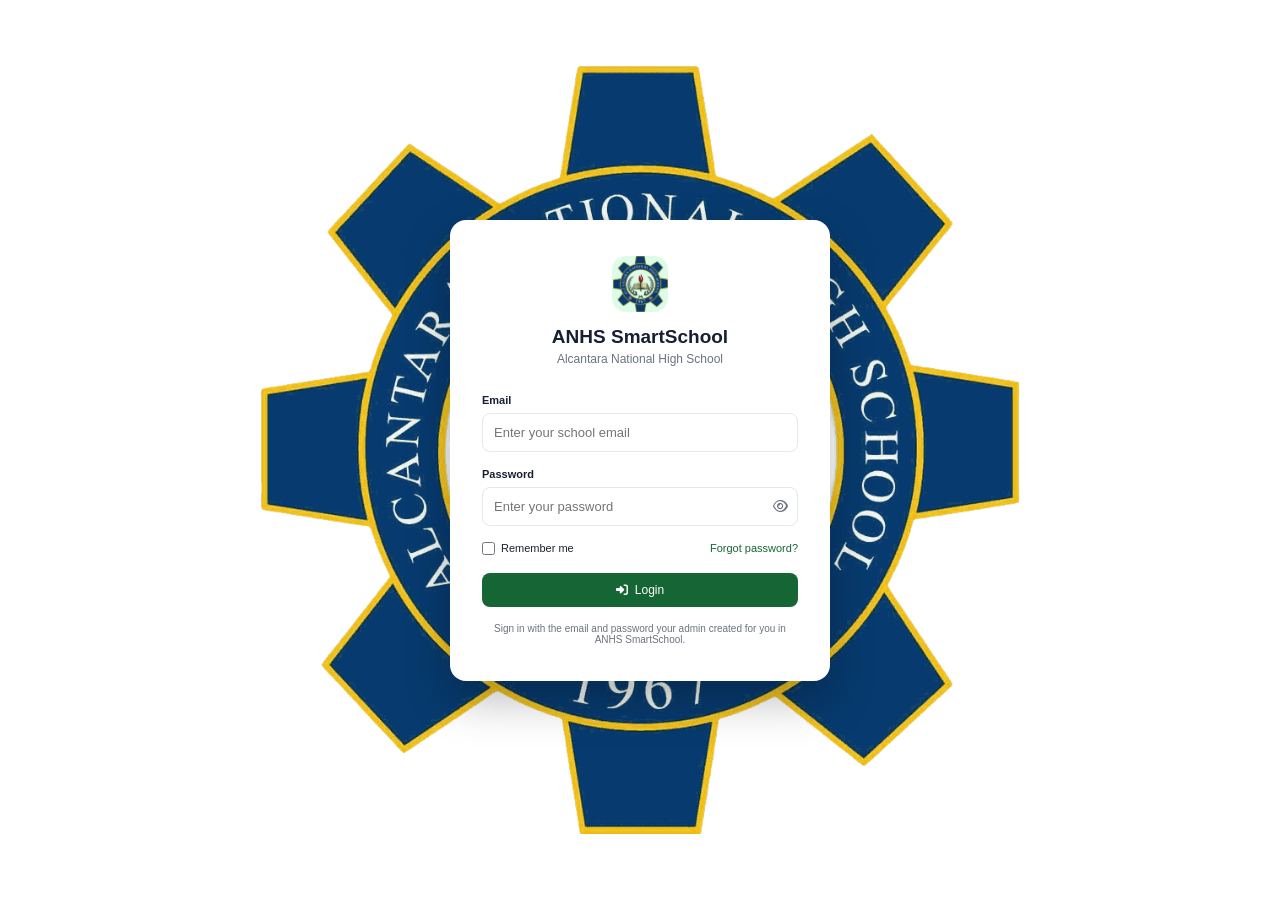
==== commit cebdab8b: "Add files via upload" ====
--- a/index.html
+++ b/index.html
@@ -24,7 +24,7 @@
 
         <div class="login-brand">
 
-            <div class="brand-logo" id="loginBrandLogo" title="Click to change school logo">
+            <div class="brand-logo has-image" id="loginBrandLogo" title="Click to change school logo" style="background-image:url('assets/anhs-logo.png')">
                 <i class="fa-solid fa-school"></i>
             </div>
 
@@ -108,7 +108,7 @@
     <aside class="sidebar" id="sidebar">
 
         <div class="brand">
-            <div class="brand-logo" id="sidebarBrandLogo" title="Click to change school logo">
+            <div class="brand-logo has-image" id="sidebarBrandLogo" title="Click to change school logo" style="background-image:url('assets/anhs-logo.png')">
                 <i class="fa-solid fa-school"></i>
             </div>
 
@@ -544,6 +544,7 @@
                         <select id="trackerWeekFilter" class="outline-select">
                             <option value="current">Current Week</option>
                             <option value="previous">Previous Week</option>
+                            <option value="next">Next Week</option>
                         </select>
 
                         <select id="trackerTermFilter" class="outline-select">
@@ -610,6 +611,15 @@
                             >
                         </div>
 
+                        <div class="view-toggle" id="lessonPlanViewToggle">
+                            <button type="button" class="view-toggle-btn active" data-view="table">
+                                <i class="fa-solid fa-table"></i> Table
+                            </button>
+                            <button type="button" class="view-toggle-btn" data-view="folders">
+                                <i class="fa-solid fa-folder"></i> DLL Modules
+                            </button>
+                        </div>
+
                         <button class="outline-btn">
                             <i class="fa-solid fa-filter"></i>
                             Filter
@@ -618,7 +628,7 @@
                     </div>
 
 
-                    <div class="table-container">
+                    <div class="table-container" id="lessonPlanTableContainer">
 
                         <table id="lessonPlanTable">
 
@@ -626,9 +636,9 @@
                                 <tr>
                                     <th>Date</th>
                                     <th>Teacher</th>
+                                    <th>Grade</th>
                                     <th>Department</th>
                                     <th>Subject / Learning Area</th>
-                                    <th>Grade & Section</th>
                                     <th>Term</th>
                                     <th>Week</th>
                                     <th>Due Date</th>
@@ -645,6 +655,16 @@
                             </tbody>
 
                         </table>
+
+                    </div>
+
+                    <div class="folder-view hidden" id="lessonPlanFolderView">
+
+                        <div class="folder-breadcrumb" id="lessonPlanBreadcrumb"></div>
+
+                        <div class="folder-grid" id="lessonPlanFolderGrid"></div>
+
+                        <div class="folder-file-list" id="lessonPlanFolderFiles"></div>
 
                     </div>
 
@@ -736,19 +756,23 @@
         <div class="modal-header">
             <div>
                 <h2>Lesson Plan / DLL Preview</h2>
-                <p>Review the uploaded file and confirm who will check it.</p>
-            </div>
-            <button class="close-modal" id="closeLessonPreviewModal" type="button">
-                <i class="fa-solid fa-xmark"></i>
-            </button>
+                <p>Review the uploaded file. Admins automatically check every submission.</p>
+            </div>
+            <div class="modal-header-actions">
+                <button class="close-modal" id="maximizeLessonPreviewModal" type="button" title="Maximize">
+                    <i class="fa-solid fa-expand"></i>
+                </button>
+                <button class="close-modal" id="closeLessonPreviewModal" type="button" title="Close">
+                    <i class="fa-solid fa-xmark"></i>
+                </button>
+            </div>
         </div>
         <div class="preview-summary">
             <div><span>Teacher</span><strong id="previewTeacher">—</strong></div>
             <div><span>Subject</span><strong id="previewSubject">—</strong></div>
-            <div><span>Grade & Section</span><strong id="previewSection">—</strong></div>
             <div><span>Term / Week</span><strong id="previewTermWeek">—</strong></div>
             <div><span>Submission Status</span><strong id="previewStatus">—</strong></div>
-            <div><span>Reviewer</span><strong id="previewReviewer">—</strong></div>
+            <div><span>Checked by</span><strong id="previewReviewer">—</strong></div>
         </div>
         <div class="file-preview-panel" id="filePreviewPanel">
             <i class="fa-solid fa-file-lines"></i>
@@ -756,19 +780,6 @@
             <p id="previewFileMessage">The uploaded document will appear here when a browser preview is available.</p>
             <iframe id="lessonFileFrame" title="Lesson plan file preview" hidden></iframe>
         </div>
-        <div class="review-routing">
-            <label>
-                Checked by
-                <select id="previewReviewerSelect">
-                    <option value="admin">Admin / School Administrator</option>
-                    <option value="department-head">Department Head</option>
-                </select>
-            </label>
-            <button type="button" class="primary-btn" id="saveReviewerBtn">
-                <i class="fa-solid fa-user-check"></i>
-                Assign Checker
-            </button>
-        </div>
         <div class="modal-actions">
             <button type="button" class="outline-btn" id="closePreviewBtn">Close</button>
         </div>
@@ -798,13 +809,15 @@
 
             <div class="form-grid">
 
-                <label>
-                    Date
-                    <input
-                        type="date"
-                        id="newLessonDate"
-                        required
-                    >
+                
+
+                <label>
+                    Grade Level
+                    <select id="newLessonGrade" required>
+                        <option value="" disabled selected>Select grade level</option>
+                        <option>Grade 11</option>
+                        <option>Grade 12</option>
+                    </select>
                 </label>
 
                 <label>
@@ -868,106 +881,7 @@
                     </select>
                 </label>
 
-                <label class="full-width dropdown-field">
-                    Grade & Section
-                    <div class="multi-select" id="gradeSectionSelect">
-
-                        <button
-                            type="button"
-                            class="multi-select-toggle"
-                            id="gradeSectionToggle"
-                        >
-                            <span id="gradeSectionToggleText">
-                                Select grade & section
-                            </span>
-                            <i class="fa-solid fa-chevron-down"></i>
-                        </button>
-
-                        <div class="multi-select-panel" id="gradeSectionPanel">
-
-                            <div class="multi-select-group">
-                                <p class="multi-select-group-title">Grade 7</p>
-                                <label class="multi-select-option">
-                                    <input type="checkbox" value="Grade 7 - Rizal">
-                                    Grade 7 - Rizal
-                                </label>
-                                <label class="multi-select-option">
-                                    <input type="checkbox" value="Grade 7 - Bonifacio">
-                                    Grade 7 - Bonifacio
-                                </label>
-                            </div>
-
-                            <div class="multi-select-group">
-                                <p class="multi-select-group-title">Grade 8</p>
-                                <label class="multi-select-option">
-                                    <input type="checkbox" value="Grade 8 - Mabini">
-                                    Grade 8 - Mabini
-                                </label>
-                                <label class="multi-select-option">
-                                    <input type="checkbox" value="Grade 8 - Aguinaldo">
-                                    Grade 8 - Aguinaldo
-                                </label>
-                            </div>
-
-                            <div class="multi-select-group">
-                                <p class="multi-select-group-title">Grade 9</p>
-                                <label class="multi-select-option">
-                                    <input type="checkbox" value="Grade 9 - Luna">
-                                    Grade 9 - Luna
-                                </label>
-                                <label class="multi-select-option">
-                                    <input type="checkbox" value="Grade 9 - Del Pilar">
-                                    Grade 9 - Del Pilar
-                                </label>
-                            </div>
-
-                            <div class="multi-select-group">
-                                <p class="multi-select-group-title">Grade 10</p>
-                                <label class="multi-select-option">
-                                    <input type="checkbox" value="Grade 10 - Rizal">
-                                    Grade 10 - Rizal
-                                </label>
-                                <label class="multi-select-option">
-                                    <input type="checkbox" value="Grade 10 - Bonifacio">
-                                    Grade 10 - Bonifacio
-                                </label>
-                            </div>
-
-                            <div class="multi-select-group">
-                                <p class="multi-select-group-title">Grade 11</p>
-                                <label class="multi-select-option">
-                                    <input type="checkbox" value="Grade 11 - STEM A">
-                                    Grade 11 - STEM A
-                                </label>
-                                <label class="multi-select-option">
-                                    <input type="checkbox" value="Grade 11 - ABM A">
-                                    Grade 11 - ABM A
-                                </label>
-                                <label class="multi-select-option">
-                                    <input type="checkbox" value="Grade 11 - HUMSS A">
-                                    Grade 11 - HUMSS A
-                                </label>
-                            </div>
-
-                            <div class="multi-select-group">
-                                <p class="multi-select-group-title">Grade 12</p>
-                                <label class="multi-select-option">
-                                    <input type="checkbox" value="Grade 12 - STEM A">
-                                    Grade 12 - STEM A
-                                </label>
-                                <label class="multi-select-option">
-                                    <input type="checkbox" value="Grade 12 - ABM A">
-                                    Grade 12 - ABM A
-                                </label>
-                            </div>
-
-                        </div>
-
-                    </div>
-                    <small class="field-error" id="gradeSectionError">
-                        Please select at least one grade & section.
-                    </small>
-                </label>
+                
 
                 <label class="full-width">
                     Upload Lesson Plan
@@ -1274,10 +1188,10 @@
 })();
 </script>
 <!-- Supabase browser SDK -->
-<script src="supabase.js?v=3"></script>
-<script src="supabase-config.js?v=3"></script>
-
-<script src="script.js?v=3"></script>
+<script src="supabase.js?v=5"></script>
+<script src="supabase-config.js?v=5"></script>
+
+<script src="script.js?v=5"></script>
 
 </body>
-</html>
+</html>
--- a/style.css
+++ b/style.css
@@ -105,17 +105,32 @@
 
     padding: 20px;
 
-    background:
-        linear-gradient(
-            135deg,
-            var(--primary-dark),
-            var(--primary)
-        );
+    background: var(--white);
+
+    overflow: hidden;
 
     z-index: 999;
 }
 
+.login-page::before {
+    content: "";
+    position: absolute;
+    inset: 0;
+
+    background-image: url("assets/anhs-logo.png");
+    background-repeat: no-repeat;
+    background-position: center;
+    background-size: min(85vw, 760px) auto;
+
+    opacity: 1;
+
+    pointer-events: none;
+}
+
 .login-card {
+    position: relative;
+    z-index: 1;
+
     width: 100%;
     max-width: 380px;
 
@@ -160,6 +175,12 @@
 
 .login-brand h2 {
     font-size: 19px;
+}
+
+#loginBrandLogo, #sidebarBrandLogo {
+    background-size: contain;
+    background-position: center;
+    background-repeat: no-repeat;
 }
 
 .login-brand p {
@@ -1443,6 +1464,172 @@
     font-size: 12px;
 
     margin-bottom: 20px;
+}
+
+
+/* ==============================
+   LESSON PLAN FOLDER VIEW (DLL Modules)
+================================= */
+
+.view-toggle {
+    display: flex;
+    border: 1px solid var(--border);
+    border-radius: 10px;
+    overflow: hidden;
+}
+
+.view-toggle-btn {
+    background: white;
+    border: none;
+    padding: 10px 16px;
+    font-size: 12px;
+    font-weight: 600;
+    color: var(--muted);
+    cursor: pointer;
+    display: flex;
+    align-items: center;
+    gap: 6px;
+}
+
+.view-toggle-btn + .view-toggle-btn {
+    border-left: 1px solid var(--border);
+}
+
+.view-toggle-btn.active {
+    background: var(--primary);
+    color: white;
+}
+
+.folder-view.hidden,
+.table-container.hidden {
+    display: none;
+}
+
+.folder-breadcrumb {
+    display: flex;
+    align-items: center;
+    gap: 6px;
+    font-size: 13px;
+    color: var(--muted);
+    margin: 0 0 18px;
+    flex-wrap: wrap;
+}
+
+.folder-breadcrumb button {
+    background: none;
+    border: none;
+    color: var(--primary);
+    font-weight: 600;
+    cursor: pointer;
+    padding: 0;
+    font-size: 13px;
+}
+
+.folder-breadcrumb button:hover {
+    text-decoration: underline;
+}
+
+.folder-breadcrumb .crumb-current {
+    color: var(--text);
+    font-weight: 600;
+}
+
+.folder-breadcrumb .crumb-sep {
+    color: var(--border);
+}
+
+.folder-grid {
+    display: grid;
+    grid-template-columns: repeat(auto-fill, minmax(130px, 1fr));
+    gap: 14px;
+}
+
+.folder-card {
+    background: white;
+    border: 1px solid var(--border);
+    border-radius: 12px;
+    padding: 18px 14px;
+    text-align: center;
+    cursor: pointer;
+    transition: border-color .15s ease, transform .15s ease;
+}
+
+.folder-card:hover {
+    border-color: var(--primary);
+    transform: translateY(-2px);
+}
+
+.folder-card i {
+    font-size: 26px;
+    color: var(--primary);
+    margin-bottom: 10px;
+    display: block;
+}
+
+.folder-card strong {
+    display: block;
+    font-size: 13px;
+    margin-bottom: 4px;
+}
+
+.folder-card small {
+    color: var(--muted);
+    font-size: 11px;
+}
+
+.folder-file-list {
+    display: flex;
+    flex-direction: column;
+    gap: 10px;
+}
+
+.folder-file-row {
+    display: flex;
+    align-items: center;
+    justify-content: space-between;
+    gap: 12px;
+    border: 1px solid var(--border);
+    border-radius: 10px;
+    padding: 12px 16px;
+    cursor: pointer;
+    background: white;
+}
+
+.folder-file-row:hover {
+    border-color: var(--primary);
+}
+
+.folder-file-main {
+    display: flex;
+    align-items: center;
+    gap: 12px;
+    min-width: 0;
+}
+
+.folder-file-main i {
+    font-size: 18px;
+    color: var(--primary);
+    flex-shrink: 0;
+}
+
+.folder-file-name {
+    font-size: 13px;
+    font-weight: 600;
+    white-space: nowrap;
+    overflow: hidden;
+    text-overflow: ellipsis;
+}
+
+.folder-file-meta {
+    font-size: 11px;
+    color: var(--muted);
+}
+
+.folder-empty {
+    color: var(--muted);
+    font-size: 13px;
+    text-align: center;
+    padding: 40px 20px;
 }
 
 
@@ -2936,9 +3123,12 @@
 ================================= */
 .lesson-action-cell { min-width: 250px; }
 .lesson-actions { display:flex; align-items:center; gap:7px; }
-.reviewer-select { border:1px solid var(--border); background:#fff; border-radius:7px; padding:7px 8px; font-size:10px; min-width:145px; outline:none; }
-.reviewer-select:focus { border-color:var(--primary); }
-.lesson-preview-modal { max-width:900px; max-height:90vh; overflow:auto; }
+.lesson-preview-modal { max-width:900px; max-height:90vh; overflow:auto; transition: max-width .18s ease, max-height .18s ease, width .18s ease, height .18s ease; }
+.lesson-preview-modal .modal-header { position:sticky; top:0; z-index:2; background:white; padding-top:0; padding-bottom:12px; margin-bottom:12px; border-bottom:1px solid var(--border); }
+.modal-header-actions { display:flex; align-items:center; gap:8px; flex-shrink:0; }
+.lesson-preview-modal.maximized { width:95vw; height:95vh; max-width:95vw; max-height:95vh; }
+.lesson-preview-modal.maximized #filePreviewPanel { min-height: calc(95vh - 260px); }
+.lesson-preview-modal.maximized #lessonFileFrame { height: calc(95vh - 300px); }
 .preview-summary { display:grid; grid-template-columns:repeat(3,1fr); gap:12px; margin-bottom:18px; }
 .preview-summary > div { background:#f8fafc; border:1px solid var(--border); border-radius:10px; padding:12px; }
 .preview-summary span { display:block; font-size:9px; color:var(--muted); margin-bottom:5px; text-transform:uppercase; letter-spacing:.04em; }
@@ -2948,7 +3138,4 @@
 .file-preview-panel strong { font-size:14px; }
 .file-preview-panel p { font-size:11px; color:var(--muted); max-width:600px; }
 #lessonFileFrame { width:100%; height:420px; border:1px solid var(--border); border-radius:8px; margin-top:15px; background:#fff; }
-.review-routing { margin-top:18px; padding:15px; border-radius:10px; background:#f8fafc; display:flex; align-items:end; gap:12px; }
-.review-routing label { flex:1; font-size:11px; font-weight:600; }
-.review-routing select { width:100%; margin-top:7px; padding:10px; border:1px solid var(--border); border-radius:8px; background:#fff; font-size:12px; }
-@media (max-width:700px) { .preview-summary { grid-template-columns:1fr 1fr; } .lesson-actions { flex-wrap:wrap; } .review-routing { flex-direction:column; align-items:stretch; } }
+@media (max-width:700px) { .preview-summary { grid-template-columns:1fr 1fr; } .lesson-actions { flex-wrap:wrap; } }
